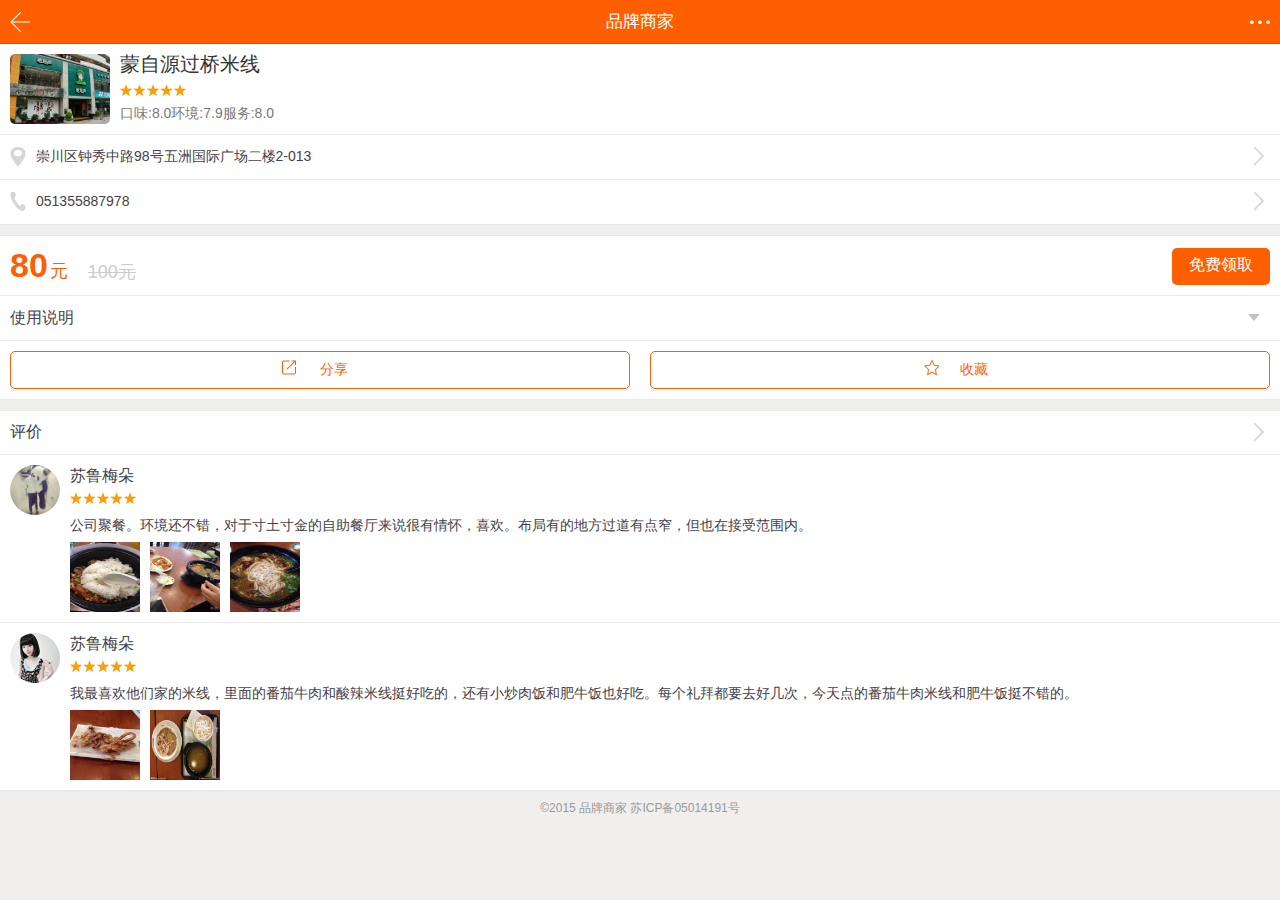
==== content.html @ 6c81a365 "28号提交" ====
<!DOCTYPE html>
<html lang="en" style="font-size: 100px;">
<head>
    <meta charset="utf-8">
    <meta http-equiv="X-UA-Compatible" content="IE=Edge,chrome=1">
    <meta name="viewport"
          content="width=device-width, initial-scale=1.0, user-scalable=0, minimum-scale=1.0, maximum-scale=1.0">
    <meta http-equiv="Content-Type" content="text/html;charset=utf-8">
    <title>商家详情</title>
    <link rel="stylesheet" type="text/css" href="css/main.css" media="screen">
    <link rel="stylesheet" type="text/css" href="css/jquery.cxdialog.css" media="screen">
    <script type="text/javascript" src="js/swiper-2.0.min.js"></script>
    <script type="text/javascript" src="js/jquery-2.0.3.min.js"></script>
    <script type="text/javascript" src="js/jquery.cxdialog.min.js"></script>
</head>
<body>
<header class="navbar">
    <div class="nav-wrap-left">
        <a href="index.html" class="nav-return-btn"></a>
    </div>
    <div class="nav-title">品牌商家</div>
    <div id="J_BtnMenu" class="nav-wrap-right2">
        <a class="nav-menu-btn"></a>
    </div>
    <div id="J_Menu" class="nav-menu">
        <ul>
            <li class="item">
                <a href="index.html" class="cf">
                    <i class="ico-menu1"></i>
                    <span>品牌首页</span>
                </a>
            </li>
            <li class="item">
                <a href="list.html" class="cf">
                    <i class="ico-menu2"></i>
                    <span>所有分类</span>
                </a>
            </li>
            <li class="item">
                <a href="" class="cf">
                    <i class="ico-menu3"></i>
                    <span>我的品牌</span>
                </a>
            </li>
            <li class="item">
                <a href="search.html" class="cf">
                    <i class="ico-menu4"></i>
                    <span>查找商家</span>
                </a>
            </li>
        </ul>
    </div>
</header>
<section class="shop-info">
    <div class=" pic-txt fl">
        <div class="pic fl"><a href=""><img src="img/s1.jpg"></a></div>
        <div class="txt fl">
            <span class="shop-name fl">蒙自源过桥米线</span>
            <div class="pingjia fl">
                <div class="dealcad-xx fl"></div>
                <div class="dealcad-xx2 length fl"></div>
            </div>
            <div class="desc fl"><span>口味:8.0</span><span>环境:7.9</span><span>服务:8.0</span></div>
        </div>
    </div>
    <div class="detail-mode info-address fl">
        <a href="">
            <i class="icon1"></i>
            <span>崇川区钟秀中路98号五洲国际广场二楼2-013</span>
            <i class="left-arrow"></i>
        </a>
    </div>
    <div class="detail-mode info-tel fl">
        <a href="tel:400-099-0513" class=""><i class="icon2"></i><span>051355887978</span><i class="left-arrow"></i></a>
    </div>
</section>
<section class="shop-info shop-sale">
    <div class="detail-mode shop-price fl">
        <span class="big fl"><strong>80</strong>元</span>
        <span class="del fl">100元</span>
        <a class="buy-btn fr " href="">免费领取</a>
    </div>
    <div class="detail-mode price-desc fl">
        <div id="fanzhuan" class="hd fl">使用说明<i class="zk"></i></div>
        <div id="useTxt" class="bd fl" style="display: none">
            <p>
                <span><strong>有效期</strong>2015-02-10至2015-10-31</span>
                <span><strong>规则提醒</strong>每张抵用券仅限1人使用</span>
                <span><strong>预约信息</strong>无需预约，如遇消费高峰时段您可能需要排队</span>
                <span><strong>温馨提示</strong>菜品以当日商户提供为准</span>
            </p>
        </div>
    </div>
    <div class="detail-mode share-fav fl">
        <ul>
            <li><a href="javascript:" class="share">
                <div><i></i><span>分享</span></div>
            </a></li>
            <li><a href="javascript:" class="fav">
                <div><i></i><span>收藏</span></div>
            </a></li>
        </ul>
    </div>
</section>
<section class="shop-info shop-comment">
    <div class="detail-mode shop-pj fl">
        <a class="hd fl" href="evaluate.html"><span>评价</span><i class="left-arrow fr"></i></a>

        <div class="bd fl">
            <div class="user-img fl">
                <img src="img/t1.jpg">
            </div>
            <div class="user-txt fl">
                <span class="user-name">苏鲁梅朵</span>

                <div class="pingjia fl">
                    <div class="dealcad-xx fl"></div>
                    <div class="dealcad-xx2 length fl"></div>
                </div>
                <p>
                    公司聚餐。环境还不错，对于寸土寸金的自助餐厅来说很有情怀，喜欢。布局有的地方过道有点窄，但也在接受范围内。
                </p>
                <img src="img/p1.jpg"><img src="img/p2.jpg"><img src="img/p3.jpg">
            </div>
        </div>
        <div class="bd fl">
            <div class="user-img fl">
                <img src="img/t2.jpg">
            </div>
            <div class="user-txt fl">
                <span class="user-name">苏鲁梅朵</span>

                <div class="pingjia fl">
                    <div class="dealcad-xx fl"></div>
                    <div class="dealcad-xx2 length fl"></div>
                </div>
                <p>
                    我最喜欢他们家的米线，里面的番茄牛肉和酸辣米线挺好吃的，还有小炒肉饭和肥牛饭也好吃。每个礼拜都要去好几次，今天点的番茄牛肉米线和肥牛饭挺不错的。
                </p>
                <img src="img/p4.jpg"><img src="img/p5.jpg">
            </div>
        </div>
    </div>
</section>
<footer class="foot">
    ©2015 品牌商家 苏ICP备05014191号
</footer>
<div class="top-btn">
    <a class="react"></a>
</div>

<div class="mask-transparent none"></div>
<script type="text/javascript" src="js/common.js"></script>
<script type="text/javascript">
    $(".fav:contains('收藏')").on('click', function () {
        if ($('.fav span').text() == '收藏') {
            $('.fav span').text("已收藏");
            $('.fav i').css('background-position', '-38px -104px');
            $.cxDialog({
                info: '收藏成功',
                baseClass: 'new'
            });
            setTimeout(function () {
                $.cxDialog.close();
            }, 1500);
        } else {
            $('.fav span').text("收藏");
            $('.fav i').css('background-position', '-20px -104px');
            $.cxDialog({
                info: '取消收藏',
                baseClass: 'new'
            });
            setTimeout(function () {
                $.cxDialog.close();
            }, 1500);
        }
    });
</script>
</body>
</html>
---- css/main.css ----
@charset "UTF-8";
body, div, ol, ul, h1, h2, h3, h4, h5, h6, p, th, td, dl, dd, form, iframe, input, textarea, select, label, article, aside, footer, header, menu, nav, section, time, audio, video {
    margin: 0;
    padding: 0;
    /*-webkit-tap-highlight-color:rgba(0,0,0,0);*/
}

article, aside, footer, header, nav, section, audio, canvas, video, img {
    display: block;
}

textarea {
    resize: none;
}

iframe, img {
    border: 0;
}

ul, ol {
    list-style: none;
}

input, select, textarea {
    outline: 0;
    -webkit-user-modify: read-write-plaintext-only;
}

input {
    -webkit-appearance: none;
}

input::-moz-focus-inner {
    border: 0;
    padding: 0;
    margin: 0;
}

button:focus {
    outline: none;
}

input, button {
    background: none;
    border: none;
    margin: 0;
    padding: 0;
}

a {
    text-decoration: none;
    outline: none;
}

i, em {
    font-style: normal;
}

strong {
    font-weight: normal;
}

*, *:before, *:after {
    -webkit-box-sizing: border-box;
    -moz-box-sizing: border-box;
    box-sizing: border-box;
}

body {
    background: #f0efed;
    color: #333;
    font-size: .28em;
    line-height: 1;
    font-family: microsoft yahei, "Helvetica Neue", Helvetica, Arial, sans-serif;
    overflow-x: hidden;
}

a {
    color: #43424a;
}

a:visited {
    color: #43424a;
}

.pr {
    position: relative;
}

.fl {
    float: left;
}

.fr {
    float: right;
}

.cf:after {
    display: block;
    content: "";
    clear: both;
    height: 0;
}

.none {
    display: none !important;
}

/* 自定义 */
.navbar {
    height: 0.44rem;
    width: 100%;
    color: #fff;
    background: #FF5F00;
    border-bottom: 1px solid #DD5300;
    display: -webkit-box;
    display: -moz-box;
}

.nav-title {
    text-align: center;
    font-size: 0.17rem;
    line-height: 0.44rem;
    font-weight: 400;
    position: relative;
    -webkit-box-flex: 1;
    -moz-box-flex: 1;
}

.nav-title ul {
    width: 1.6rem;
    margin: 0 auto;

}

.nav-title li {
    float: left;
    width: 0.8rem;
    height: 0.32rem;
    margin-top: 0.06rem;
    line-height: 0.3rem;
    border-radius: 5px 0 0 5px;
    border: 1px solid #ffffff;
    overflow: hidden;
}

.nav-title li:last-child {
    border-radius: 0 6px 6px 0;
}

.nav-title li a {
    font-size: 0.14rem;
    color: #ffffff;
    display: block;
    height: 0.3rem;
}

.nav-title li .active {
    font-size: 0.14rem;
    color: #FF5F00;
    background: #ffffff;
}

.nav-wrap-left {
    float: left;
    position: relative;
    width: 0.44rem;
    height: 0.44rem;
}

#list-btn {
    width: 0.2rem;
    height: 0.2rem;
    background: url(../img/main.png) no-repeat -5px -6px;
    background-size: 0.76rem 2.03rem;
    float: right;
    margin: 0.12rem 0.1rem 0 0;
}

.nav-wrap-right {
    float: right;
    position: relative;
    width: 0.44rem;
    height: 0.44rem;
}

.nav-wrap-right2 {
    float: right;
    position: relative;
    width: 0.44rem;
    height: 0.44rem;
}

.search-box {
    width: 100%;
    position: absolute;
    left: 0;
    top: 0rem;

    display: -webkit-box;
    display: -moz-box;
}

.search-box .search-input {
    position: relative;
    -webkit-box-flex: 1;
    -moz-box-flex: 1;
    height: 0.32rem;
    margin-top: 0.06rem;
    background: #ffffff;
    text-indent: 0.1rem;
    border-radius: 5px;
    font-size: 0.14rem;
    float: left;
    font-family: microsoft yahei, "Helvetica Neue", Helvetica, Arial, sans-serif;
}

.search-box .search-btn {
    position: relative;
    width: 0.5rem;
    height: 0.32rem;
    color: #ffffff;
    font-size: 0.16rem;
    text-align: center;
    margin-top: 0.06rem;
    float: right;
    cursor: pointer;
    font-family: microsoft yahei, "Helvetica Neue", Helvetica, Arial, sans-serif;
}

.nav-menu-btn {
    width: 0.2rem;
    height: 0.2rem;
    background: url(../img/main.png) no-repeat -5px -125px;
    background-size: 0.76rem 2.03rem;
    float: right;
    margin: 0.12rem 0.1rem 0 0;
}

.nav-return-btn {
    width: 0.2rem;
    height: 0.2rem;
    background: url(../img/main.png) no-repeat -52px -5px;
    background-size: 0.76rem 2.03rem;
    float: left;
    margin: 0.12rem 0 0 0.1rem;
}

.nav-menu {
    position: fixed;
    display: none;
    right: 0.04rem;
    top: 0.48rem;
    z-index: 15;
    width: 1.2rem;
    box-shadow: 0 0 7px rgba(0, 0, 0, 0.35);
    transform: scale(0);
    opacity: 0;
    -webkit-transition: all .18s ease-out;
    -moz-transition: all .18s ease-out;
    transition: all .18s ease-out;
}

.nav-menu.show {
    display: block;
    -webkit-transform: scale(1);
    -moz-transform: scale(1);
    transform: scale(1);
    opacity: 1;
}

.nav-menu li {
    width: 100%;
    height: 0.44rem;
    line-height: 0.44rem;
    background: #ffffff;
    border-top: 1px solid #e9e9e9;
}

.nav-menu li a {
    display: block;
    padding-left: 0.1rem;
    width: 100%;
    height: 100%;
    color: #333;
    font-size: 15px;
}

.nav-menu li:first-child {
    border-top: none;
}

.nav-search {
    width: 0.2rem;
    height: 0.2rem;
    background: url(../img/main.png) no-repeat -29px -5px;
    background-size: 0.76rem 2.03rem;
    float: right;
    margin: 0.12rem 0.1rem 0;
}

.nav-menu li i {
    display: block;
    float: left;
    width: 0.17rem;
    height: 0.17rem;
    background: url(../img/main.png) no-repeat;
    background-size: 0.76rem 2.03rem;
    margin: 0.13rem 0.1rem 0 0;
    border-radius: 3px;
}

.nav-menu li .ico-menu1 {
    background-color: #ff861e;
    background-position: -3px -60px;
}

.nav-menu li .ico-menu2 {
    background-color: #34b8e4;
    background-position: -20px -60px;
}

.nav-menu li .ico-menu3 {
    background-color: #30c4b4;
    background-position: -36px -60px;
}

.nav-menu li .ico-menu4 {
    background-color: #ff7360;
    background-position: -52px -60px;
}

/* 导航栏到此结束*/

/* 商家列表 */
.list-box {
    margin-top: 0.1rem;
    border-top: 1px solid #e9e9e9;
}

.list-box .hd {
    background: #ffffff;
    color: #797979;
    display: flex;
    height: 0.4rem;
    font-size: 0.13rem;
    padding-left: 0.1rem;
    line-height: 0.4rem;
    border-bottom: 1px solid #ececec;
}

.list-box .bd li {
    position: relative;
    width: 100%;
}

.list-box .bd a {
    background: #ffffff;
    padding: 0.1rem;
    overflow: hidden;
    border-bottom: 1px solid #ececec;
    width: 100%;
    flex-flow: row;
    display: -webkit-box; /* OLD - iOS 6-, Safari 3.1-6 */
    display: -moz-box; /* OLD - Firefox 19- (buggy but mostly works) */
}

.list-box .bd .dealcad-img {
    width: 0.8rem;
    height: 0.65rem;
    overflow: hidden;
}

.list-box .bd .dealcad-img img {
    position: relative;
    width: 100%;
    height: 100%;
    border-radius: 5px;
}

.list-box .bd .dealcad-block {
    position: relative;
    -moz-box-flex: 1;
    -webkit-box-flex: 1;
    padding-left: 0.1rem;
}

.dealcad-row1 {
    width: 100%;
    height: 0.28rem;
}

.dealcad-row1 .dealcad-title {
    font-size: 0.18rem;
    font-weight: 500;
}

.dealcad-row1 .dealcad-plus {
    width: 0.16rem;
    height: 0.16rem;
    line-height: 0.14rem;
    text-align: center;
    font-size: 0.12rem;
    border-radius: 3px;
    color: #FF5F00;
    border: 1px solid #FF5F00;
}

.dealcad-row2 {
    width: 100%;
    height: 0.22rem;
}

.dealcad-xx {
    width: 0.75rem;
    height: 0.16rem;
    background: url(../img/main.png) no-repeat -5px -30px;
    background-size: 0.76rem 2.03rem;
}

.length {
    position: absolute;
    width: 0.75rem;
    height: 0.16rem;
    background: url(../img/main.png) no-repeat -5px -46px;
    background-size: 0.76rem 2.03rem;
}

.dealcad-row2 .dealcad-pl {
    font-size: 0.12rem;
}

.dealcad-row3 {
    width: 100%;
    height: 0.25rem;
    font-size: 0.12rem;
    color: #797979;
    border-bottom: 1px dashed #e9e9e9;
}

.dealcad-row4 {
    width: 100%;
    font-size: 0.12rem;
    color: #797979;
}

.dealcad-row4 .dealcad-ss span {
    margin-right: 0.1rem;
}

.dealcad-row3 .dealcad-ss span {
    margin-right: 0.1rem;
}

.sale-yh {
    margin-top: 0.08rem;
    width: 100%;
    height: 0.25rem;
    font-size: 0.12rem;
    color: #797979;
    line-height: 0.16rem;
}

.sale-yh span {
    display: block;
    float: left;
    text-align: center;
    color: #ffffff;
    margin-right: 0.08rem;
    width: 0.16rem;
    height: 0.16rem;
    border-radius: 3px;
}

.quan {

    background: #FF5F00;
}

.jian {
    background: #ff4883;
}

.pager {
    margin-top: 0.1rem;
    background: #ffffff;
    border: 1px solid #e9e9e9;
    border-right: none;
    border-left: none;
    height: 0.44rem;
}

.pager a {
    display: block;
    margin: 0.07rem 0.1rem;
    padding: 0 0.08rem;
    float: left;
    font-size: 0.14rem;
    line-height: 0.26rem;
    color: #FF5F00;
    border: 1px solid #FF5F00;
    border-radius: 5px;
}

.pager .disabled {
    display: block;
    margin: 0.06rem 0.1rem;
    padding: 0 0.08rem;
    float: left;
    font-size: 0.14rem;
    line-height: 0.28rem;
    color: #999;
    background: #dcdcdc;
    border: none;
    border-radius: 5px;
}

.pager span {
    float: left;
    color: #797979;
    font-size: 0.16rem;
    margin: 0.13rem 0.1rem;
    text-align: center;
}

/* 筛选信息 */

.nav-bar {
    position: relative;
}

.nav-bar.cur {
    position: fixed;
    width: 100%;
    top: 0;
    left: 0;
    z-index: 160;
}

.nav-bar .nav {
    background: #ffffff;
    border-bottom: 1px solid #e9e9e9;
    width: 100%;
    height: 0.44rem;
    line-height: 0.44rem;
    display: -webkit-box; /* OLD - iOS 6-, Safari 3.1-6 */
    display: -moz-box; /* OLD - Firefox 19- (buggy but mostly works) */
}

.nav-bar li {
    float: left;
    font-size: 0.16rem;
    text-align: center;
    border-right: 1px solid #ececec;
}

.nav-bar .arrow {
    position: absolute;
    right: 10px;
    bottom: 10px;
    width: 7px;
    height: 7px;
    overflow: hidden;
}

.nav-bar .nav li span {
    margin-right: 0.1rem;

}

.nav-bar .nav li:last-child {
    border-right: none;
}

.nav-bar li i:after {
    content: "";
    position: absolute;
    top: 2px;
    left: 2px;
    width: 10px;
    height: 10px;
    background: #cccccc;
    -webkit-transform: rotate(45deg);
    -moz-transform: rotate(45deg);
    transform: rotate(45deg);
}

.nav-bar .nav li.active {
    color: #FF5F00;
}

.nav-bar .nav li.active i:after {
    background-color: #ffa000;
}

.nav-bar  .category {
    position: relative;
    -moz-box-flex: 1;
    -webkit-box-flex: 1;
}

.nav-bar .subway {
    position: relative;
    -moz-box-flex: 1;
    -webkit-box-flex: 1;
}

.nav-bar .csp {
    position: relative;
    -moz-box-flex: 1;
    -webkit-box-flex: 1;
}

.tabCon {
    background: #ffffff;
    position: absolute;
    z-index: 160;
    width: 100%;
    max-height: 400px;
    overflow: hidden;
}

.tabCon .mod{

    width: 100%;
    max-height: 400px;
    overflow: hidden;
}

.tabCon ul{
    z-index: 110;
    width: 100%;
}

.tabCon li{
    width: 100%;
    text-align: left;
}

.tabCon .row1{
    float: left;
    width: 36%;
    overflow: scroll;
    height: 400px;
}

.tabCon .row2{
    float: left;
    width: 64%;
    background: #f0efed;
    overflow: scroll;
    height: 400px;
    border-left: 1px solid #e9e9e9;
}

.tabCon .mod a {
    display: block;
    width: 100%;
    height: 0.44rem;
    border-bottom: 1px solid #e9e9e9;
    font-size: 0.14rem;
    line-height: 0.44rem;
    padding-left: 0.2rem;
}

.tabCon .mod i{
    display: block;
    font-size: 0.12rem;
    padding: 0 0.08rem;
    border-radius: 15px;
    height: 0.18rem;
    margin: 0.14rem 0.1rem 0 0;
    line-height: 0.18rem;
    background: #cccccc;
    float: right;
    color: #ffffff;
}

.tabCon .mod a.cur {
    background: #f0efed;
    color: #FF5F00;
}

/* 头图 */

.shop-info {
    margin-bottom: 0.1rem;
    float: left;
    width: 100%;
}

.shop-info .detail-mode {
    width: 100%;
    font-size: 0.14rem;
    line-height: 0.14rem;
    background: #ffffff;
    border-bottom: 1px solid #e9e9e9;
    position: relative;
    display: -webkit-box; /* OLD - iOS 6-, Safari 3.1-6 */
    display: -moz-box; /* OLD - Firefox 19- (buggy but mostly works) */
}

.shop-info .detail-mode a {
    display: -webkit-box; /* OLD - iOS 6-, Safari 3.1-6 */
    display: -moz-box; /* OLD - Firefox 19- (buggy but mostly works) */
    width: 100%;
    padding: 0.1rem;
    min-height: 0.44rem;
}

.shop-info .detail-mode span {
    float: left;
    position: relative;
    -moz-box-flex: 1;
    -webkit-box-flex: 1;
    line-height: 0.22rem;
}

.shop-info .detail-mode i {
    display: block;
    width: 0.16rem;
    height: 0.19rem;
    background: url(../img/main.png) no-repeat;
    background-size: 0.76rem 2.03rem;
    margin-right: 0.1rem;
    margin-top: 0.02rem;
    float: left;
    position: relative;
}

.shop-info .pic-txt {
    background: #ffffff;
    width: 100%;
    border-bottom: 1px solid #e9e9e9;
    padding: 0.1rem;
    position: relative;
    display: -webkit-box; /* OLD - iOS 6-, Safari 3.1-6 */
    display: -moz-box; /* OLD - Firefox 19- (buggy but mostly works) */
}

.shop-info .pic-txt .pic {
    width: 1rem;
    height: 0.7rem;
    overflow: hidden;
}

.shop-info .pic-txt .pic a {
    padding: 0;
}

.shop-info .pic-txt .pic img {
    width: 100%;
    height: 100%;
    position: relative;
    border-radius: 5px;
}

.shop-info .pic-txt .txt {
    position: relative;
    -moz-box-flex: 1;
    -webkit-box-flex: 1;
    margin-left: 0.1rem;

}

.shop-info .pic-txt .txt .shop-name {
    width: 100%;
    font-size: 0.2rem;
    font-weight: 500;
}

.shop-info .pic-txt .txt .pingjia {
    width: 100%;
    margin-top: 0.1rem;
}

.shop-info .pic-txt .txt .desc {
    width: 100%;
    font-size: .14rem;
    line-height: 1;
    color: #797979;
    margin-top: 0.06rem;
}

.shop-info .detail-mode .icon1 {
    background-position: -27px -81px;
}

.shop-info .detail-mode .icon2 {
    background-position: -46px -82px;
}

.shop-info .detail-mode .left-arrow {
    float: right;
    background-position: -66px -82px;
    margin-right: 0;
}

.shop-sale {
    border-top: 1px solid #e9e9e9;
    width: 100%;

}

.shop-sale .shop-price {
    width: 100%;
    float: left;
    height: 0.6rem;
    display: -webkit-box; /* OLD - iOS 6-, Safari 3.1-6 */
    display: -moz-box; /* OLD - Firefox 19- (buggy but mostly works) */
    padding: 0.12rem 0.1rem 0.1rem 0.1rem;
    font-size: 0.18rem;
}

.shop-sale .shop-price .big {
    -moz-box-flex: 0;
    -webkit-box-flex: 0;
    color: #FF5F00;
    margin-right: 0.2rem;
    margin-top: 0.06rem;

}

.shop-sale .shop-price .big strong {
    font-size: 0.34rem;
    font-weight: 600;
    margin-right: 0.02rem;
}

.shop-sale .shop-price .del {
    color: #cccccc;
    text-decoration: line-through;
    -moz-box-flex: 1;
    -webkit-box-flex: 1;
    margin-top: 0.13rem;

}

.shop-sale .shop-price .buy-btn {
    display: block;
    width: 0.98rem;
    text-align: center;
    font-size: 0.16rem;
    position: relative;
    margin-right: 0;
    background: #FF5F00;
    color: #ffffff;
    min-height: 0.36rem;
    border-radius: 5px;
}

.shop-sale .price-desc {
    display: block;

}

.shop-sale .price-desc .hd {
    position: relative;
    font-size: 0.16rem;
    height: 0.44rem;
    line-height: 0.24rem;
    color: #43424a;
    width: 100%;
    padding: 0.1rem;
}

.shop-sale .price-desc .hd i {
    content: "";
    width: 0;
    height: 0;
    border-top: .07rem solid #c2c2c2;
    border-left: .06rem solid transparent;
    border-right: .06rem solid transparent;
    border-bottom: 0;
    margin-top: 0.08rem;
    float: right;
}

.shop-sale .price-desc .hd i.active {
    border-top: 0;
    border-left: .06rem solid transparent;
    border-right: .06rem solid transparent;
    border-bottom: .07rem solid #c2c2c2;
    margin-bottom: .04rem;
}

.shop-sale .price-desc .bd {
    position: relative;
    font-size: 0.16rem;
    line-height: 0.24rem;
    color: #43424a;
    width: 100%;
    padding: 0.1rem;
    border-top: 1px solid #e9e9e9;
}

.shop-sale .price-desc .bd span {
    font-size: 0.14rem;
    color: #666;
    width: 100%;
    border-bottom: 1px dashed #ececec;
    margin-bottom: 0.1rem;
    padding-bottom: 0.05rem;
}

.shop-sale .price-desc .bd span:last-child {
    margin-bottom: 0;
    border-bottom: none;
}

.shop-sale .price-desc .bd strong {
    display: block;
    color: #999;
    width: 0.75rem;
}

.shop-sale .share-fav {
    display: block;
}

.shop-sale .share-fav li {
    display: block;
    float: left;
    width: 50%;
    line-height: 0.3rem;
    padding: 0.1rem;
}

.shop-sale .share-fav a {
    display: block;
    padding: 0.02rem;
    border: 1px solid #FF5F00;
    border-radius: 5px;
    color: #FF5F00;
    min-height: 0.36rem;
    line-height: 0.3rem;
    text-align: center;
    -webkit-tap-highlight-color: rgba(0, 0, 0, 0);
}

.shop-sale .share-fav span {
    width: 0.6rem;
    float: left;
    margin-top: 0.04rem;
}

.shop-sale .share-fav div {
    width: 0.87rem;
    min-height: 0.32rem;
    margin: 0 auto;
}

.shop-sale .share-fav i {
    display: block;
    float: left;
    width: 0.17rem;
    height: 0.17rem;
    background: url(../img/main.png) no-repeat;
    background-size: 0.76rem 2.03rem;
    margin: 0.05rem;

}

.shop-sale .share-fav .share i {
    background-position: -5px -104px;
}

.shop-sale .share-fav .fav i {
    background-position: -20px -104px;
}

.shop-comment .shop-pj {
    border-top: 1px solid #e9e9e9;
    width: 100%;
    background: #ffffff;
    display: block;
}

.shop-comment .hd {
    position: relative;
    font-size: 0.16rem;
    height: 0.44rem;
    line-height: 0.24rem;
    color: #43424a;
    width: 100%;
    padding: 0.1rem;
    border-bottom: 1px solid #e9e9e9;
    display: block;
}

.shop-comment .bd {
    position: relative;
    display: -webkit-box; /* OLD - iOS 6-, Safari 3.1-6 */
    display: -moz-box; /* OLD - Firefox 19- (buggy but mostly works) */
    font-size: 0.16rem;
    line-height: 0.24rem;
    color: #43424a;
    width: 100%;
    padding: 0.1rem;
    border-bottom: 1px solid #e9e9e9;
}

.shop-comment .bd .user-img {
    width: 0.5rem;
    height: 0.5rem;
    overflow: hidden;
    border-radius: 25px;
    margin-right: 0.1rem;
}

.shop-comment .bd img {
    position: relative;
    width: 100%;
    height: 100%;
}

.shop-comment .bd .user-txt {
    position: relative;
    -webkit-box-flex: 1;
    -moz-box-flex: 1;
}

.shop-comment .bd .user-txt p {
    font-size: 0.14rem;
}

.shop-comment .bd .user-txt .user-name {
    width: 100%;
}

.shop-comment .bd .user-txt .pingjia {
    width: 100%;
    margin: 0.05rem 0;
}

.shop-comment .bd .user-txt img {
    width: 0.7rem;
    height: 0.7rem;
    float: left;
    margin: 0.05rem 0.1rem 0 0;
}

.mask-transparent {
    position: fixed;
    left: 0;
    top: 0;
    width: 100%;
    height: 100%;
    z-index: 12;
    -webkit-tap-highlight-color: rgba(0, 0, 0, 0);
    background: rgba(255, 255, 255, 0);
}

.mask-black {
    position: fixed;
    left: 0;
    top: 0.44rem;
    width: 100%;
    height: 100%;
    z-index: 150;
    -webkit-tap-highlight-color: rgba(0, 0, 0, 0);
    background: rgba(0, 0, 0, 0.5);
}

.mask-black2 {
    position: fixed;
    left: 0;
    top: 0;
    width: 100%;
    height: 100%;
    z-index: 150;
    -webkit-tap-highlight-color: rgba(0, 0, 0, 0);
    background: rgba(0, 0, 0, 1);
}

.foot {
    font-size: 0.12rem;
    color: #999;
    width: 60%;
    text-align: center;
    margin: 0.1rem auto 0.12rem;
}

.top-btn {
    display: none;
    position: fixed;
    right: 0.1rem;
    bottom: 0.15rem;
    width: .39rem;
    height: .39rem;
    z-index: 130;
    color: #fff;
    background: url(../img/top.png);
    background-size: 39px 39px;
    overflow: hidden;
}

.more a {
    display: block;
    width: 95%;
    margin: 0.1rem auto;
    background: #ffffff;
    border: 1px solid #ececec;
    font-size: 0.14rem;
    text-align: center;
    height: 0.4rem;
    color: #FF5F00;
    line-height: 0.4rem;
    border-radius: 5px;
}

#main {
    position: relative;
}

#tiles {
    position: relative;
}

#tiles li {
    background-color: #ffffff;
    border: 1px solid #dedede;
    border-radius: 2px;
    -moz-border-radius: 2px;
    -webkit-border-radius: 2px;
    display: none; /** Hide items initially to avoid a flicker effect **/
    cursor: pointer;
    padding: 2px;
    -webkit-tap-highlight-color: rgba(0, 0, 0, 0);
}

.bigimage {
    position: fixed;
    height: 100%;
    width: 100%;
    overflow: hidden;
    top: 0;
    z-index: 151;
    display: -webkit-box; /* OLD - iOS 6-, Safari 3.1-6 */
    display: -moz-box; /* OLD - Firefox 19- (buggy but mostly works) */
    -webkit-align-items: center;
    -webkit-box-align: center;
    -moz-box-align: center;
    -moz-align-items: center;
}

.jz {
    width: 100%;
}

.bigimage img {
    height: 100%;
    width: 100%;
}

#tiles li img {
    display: block;
}
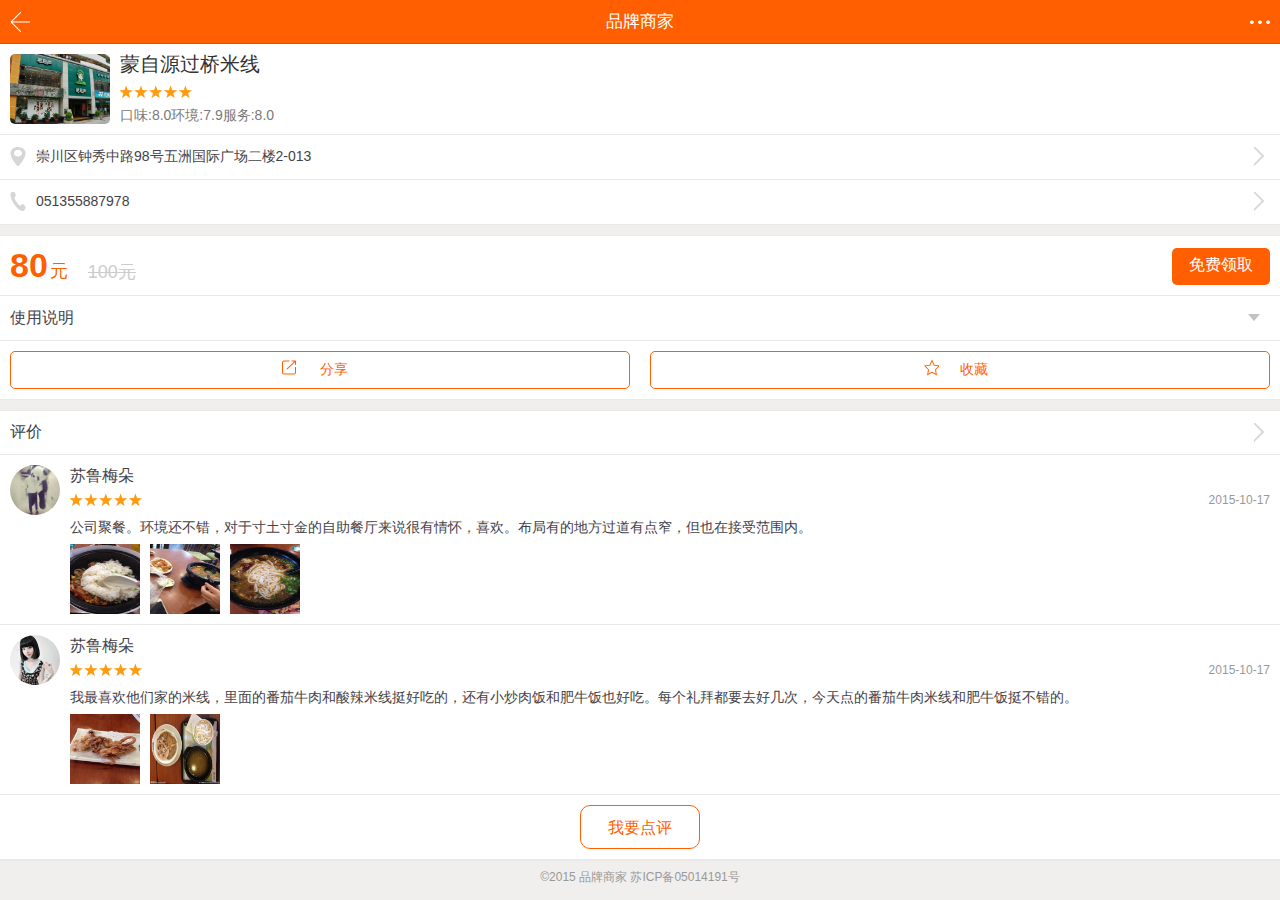
==== commit dfa33a4b: "备份1017" ====
--- a/content.html
+++ b/content.html
@@ -11,7 +11,6 @@
     <link rel="stylesheet" type="text/css" href="css/jquery.cxdialog.css" media="screen">
     <script type="text/javascript" src="js/swiper-2.0.min.js"></script>
     <script type="text/javascript" src="js/jquery-2.0.3.min.js"></script>
-    <script type="text/javascript" src="js/jquery.cxdialog.min.js"></script>
 </head>
 <body>
 <header class="navbar">
@@ -27,7 +26,7 @@
             <li class="item">
                 <a href="index.html" class="cf">
                     <i class="ico-menu1"></i>
-                    <span>品牌首页</span>
+                    <span>首页</span>
                 </a>
             </li>
             <li class="item">
@@ -45,7 +44,7 @@
             <li class="item">
                 <a href="search.html" class="cf">
                     <i class="ico-menu4"></i>
-                    <span>查找商家</span>
+                    <span>搜索</span>
                 </a>
             </li>
         </ul>
@@ -56,6 +55,7 @@
         <div class="pic fl"><a href=""><img src="img/s1.jpg"></a></div>
         <div class="txt fl">
             <span class="shop-name fl">蒙自源过桥米线</span>
+
             <div class="pingjia fl">
                 <div class="dealcad-xx fl"></div>
                 <div class="dealcad-xx2 length fl"></div>
@@ -102,20 +102,20 @@
         </ul>
     </div>
 </section>
+
 <section class="shop-info shop-comment">
     <div class="detail-mode shop-pj fl">
         <a class="hd fl" href="evaluate.html"><span>评价</span><i class="left-arrow fr"></i></a>
-
         <div class="bd fl">
             <div class="user-img fl">
                 <img src="img/t1.jpg">
             </div>
             <div class="user-txt fl">
                 <span class="user-name">苏鲁梅朵</span>
-
                 <div class="pingjia fl">
                     <div class="dealcad-xx fl"></div>
                     <div class="dealcad-xx2 length fl"></div>
+                    <div class="dealcad-time fr">2015-10-17</div>
                 </div>
                 <p>
                     公司聚餐。环境还不错，对于寸土寸金的自助餐厅来说很有情怀，喜欢。布局有的地方过道有点窄，但也在接受范围内。
@@ -129,16 +129,19 @@
             </div>
             <div class="user-txt fl">
                 <span class="user-name">苏鲁梅朵</span>
-
                 <div class="pingjia fl">
                     <div class="dealcad-xx fl"></div>
                     <div class="dealcad-xx2 length fl"></div>
+                    <div class="dealcad-time fr">2015-10-17</div>
                 </div>
                 <p>
                     我最喜欢他们家的米线，里面的番茄牛肉和酸辣米线挺好吃的，还有小炒肉饭和肥牛饭也好吃。每个礼拜都要去好几次，今天点的番茄牛肉米线和肥牛饭挺不错的。
                 </p>
                 <img src="img/p4.jpg"><img src="img/p5.jpg">
             </div>
+        </div>
+        <div class="bd pj-btn fl">
+            <a href="" >我要点评</a>
         </div>
     </div>
 </section>
@@ -148,33 +151,16 @@
 <div class="top-btn">
     <a class="react"></a>
 </div>
+<!-- 弹出框/S -->
+<div id="J_Msg" class="msg" style="bottom: 81px;">收藏成功</div>
+<!-- 弹出框/S -->
 
+<!-- 遮罩/S -->
+<div class="mask-black none">
+    <div class="share-text"></div>
+</div>
+<!-- 遮罩/E -->
 <div class="mask-transparent none"></div>
 <script type="text/javascript" src="js/common.js"></script>
-<script type="text/javascript">
-    $(".fav:contains('收藏')").on('click', function () {
-        if ($('.fav span').text() == '收藏') {
-            $('.fav span').text("已收藏");
-            $('.fav i').css('background-position', '-38px -104px');
-            $.cxDialog({
-                info: '收藏成功',
-                baseClass: 'new'
-            });
-            setTimeout(function () {
-                $.cxDialog.close();
-            }, 1500);
-        } else {
-            $('.fav span').text("收藏");
-            $('.fav i').css('background-position', '-20px -104px');
-            $.cxDialog({
-                info: '取消收藏',
-                baseClass: 'new'
-            });
-            setTimeout(function () {
-                $.cxDialog.close();
-            }, 1500);
-        }
-    });
-</script>
 </body>
 </html>--- a/css/main.css
+++ b/css/main.css
@@ -259,6 +259,8 @@
     -webkit-transition: all .18s ease-out;
     -moz-transition: all .18s ease-out;
     transition: all .18s ease-out;
+    border-radius: 3px;
+    overflow: hidden;
 }
 
 .nav-menu.show {
@@ -273,8 +275,8 @@
     width: 100%;
     height: 0.44rem;
     line-height: 0.44rem;
-    background: #ffffff;
-    border-top: 1px solid #e9e9e9;
+    background: rgba(66, 66, 66, 0.95) ;
+    border-top: 1px solid #444;
 }
 
 .nav-menu li a {
@@ -282,7 +284,7 @@
     padding-left: 0.1rem;
     width: 100%;
     height: 100%;
-    color: #333;
+    color: #ffffff;
     font-size: 15px;
 }
 
@@ -302,8 +304,8 @@
 .nav-menu li i {
     display: block;
     float: left;
-    width: 0.17rem;
-    height: 0.17rem;
+    width: 0.2rem;
+    height: 0.2rem;
     background: url(../img/main.png) no-repeat;
     background-size: 0.76rem 2.03rem;
     margin: 0.13rem 0.1rem 0 0;
@@ -312,22 +314,22 @@
 
 .nav-menu li .ico-menu1 {
     background-color: #ff861e;
-    background-position: -3px -60px;
+    background-position: -1px -59px;
 }
 
 .nav-menu li .ico-menu2 {
     background-color: #34b8e4;
-    background-position: -20px -60px;
+    background-position: -18px -59px;
 }
 
 .nav-menu li .ico-menu3 {
     background-color: #30c4b4;
-    background-position: -36px -60px;
+    background-position: -34px -59px;
 }
 
 .nav-menu li .ico-menu4 {
     background-color: #ff7360;
-    background-position: -52px -60px;
+    background-position: -50px -59px;
 }
 
 /* 导航栏到此结束*/
@@ -387,7 +389,7 @@
 
 .dealcad-row1 {
     width: 100%;
-    height: 0.28rem;
+    height: 0.26rem;
 }
 
 .dealcad-row1 .dealcad-title {
@@ -412,22 +414,23 @@
 }
 
 .dealcad-xx {
-    width: 0.75rem;
-    height: 0.16rem;
-    background: url(../img/main.png) no-repeat -5px -30px;
+    width: 0.78rem;
+    height: 0.18rem;
+    background: url(../img/main.png) no-repeat -4px -27px;
     background-size: 0.76rem 2.03rem;
 }
 
 .length {
     position: absolute;
-    width: 0.75rem;
-    height: 0.16rem;
-    background: url(../img/main.png) no-repeat -5px -46px;
+    width: 0.78rem;
+    height: 0.18rem;
+    background: url(../img/main.png) no-repeat -4px -44px;
     background-size: 0.76rem 2.03rem;
 }
 
 .dealcad-row2 .dealcad-pl {
     font-size: 0.12rem;
+    line-height: 0.18rem;
 }
 
 .dealcad-row3 {
@@ -796,6 +799,47 @@
     margin-right: 0;
 }
 
+.con-wrap{
+    width: 100%;
+    overflow: hidden;
+    background: #ffffff;
+}
+
+.shop-info .map-mini{
+    display: block;
+}
+
+.shop-info .map-mini .hd{
+    width: 100%;
+    font-size: 0.18rem;
+    position: relative;
+    height: 0.34rem;
+    color: #333333;
+    padding: 0.1rem;
+}
+
+.shop-info .map-mini .bd{
+    position: relative;
+    display: block;
+    font-size: 0.16rem;
+    color: #43424a;
+    width: 100%;
+    padding: 0.1rem;
+    border-bottom: 1px solid #e9e9e9;
+}
+
+.shop-info .map-mini .bd a{
+    position: relative;
+    display: block;
+    font-size: 0.14rem;
+    line-height: 0.22rem;
+    -webkit-tap-highlight-color:  rgba(0, 0, 0, 0);
+    width: 100%;
+    padding: 0;
+    min-height: 0.34rem;
+}
+
+
 .shop-sale {
     border-top: 1px solid #e9e9e9;
     width: 100%;
@@ -958,7 +1002,6 @@
     background: url(../img/main.png) no-repeat;
     background-size: 0.76rem 2.03rem;
     margin: 0.05rem;
-
 }
 
 .shop-sale .share-fav .share i {
@@ -969,12 +1012,105 @@
     background-position: -20px -104px;
 }
 
+.shop-sale .share-fav .fav.select i {
+    background-position: -38px -104px;
+}
+
 .shop-comment .shop-pj {
     border-top: 1px solid #e9e9e9;
     width: 100%;
     background: #ffffff;
     display: block;
 }
+
+/* 交互组件—动画/S */
+@-webkit-keyframes FlipInY {
+    0% {
+        -webkit-transform: perspective(400px) rotateY(90deg);
+        opacity: 0;
+    }
+    40% {
+        -webkit-transform: perspective(400px) rotateY(-10deg);
+    }
+    70% {
+        -webkit-transform: perspective(400px) rotateY(10deg);
+    }
+    100% {
+        -webkit-transform: perspective(400px) rotateY(0deg);
+        opacity: 1;
+    }
+}
+@-webkit-keyframes FlipOutY {
+    0% {
+        -webkit-transform: perspective(400px) rotateY(0deg);
+        opacity: 1;
+    }
+    100% {
+        -webkit-transform: perspective(400px) rotateY(90deg);
+        opacity: 0;
+    }
+}
+@-webkit-keyframes BounceInB {
+    0% {
+        opacity: 0;
+        -webkit-transform: translateY(90px);
+    }
+    60% {
+        opacity: 1;
+        -webkit-transform: translateY(-20px);
+    }
+    80% {
+        -webkit-transform: translateY(10px);
+    }
+    100% {
+        -webkit-transform: translateY(0);
+    }
+}
+@-webkit-keyframes BounceOutB {
+    0% {
+        -webkit-transform: translateY(0);
+    }
+    20% {
+        opacity: 1;
+        -webkit-transform: translateY(-15px);
+    }
+    100% {
+        opacity: 0;
+        -webkit-transform: translateY(90px);
+    }
+}
+.FlipInY {
+    -webkit-animation: FlipInY .6s ease-in-out;
+}
+.FlipOutY {
+    -webkit-animation: FlipOutY .3s ease-in-out;
+}
+.BounceInB {
+    -webkit-animation: BounceInB .6s ease-in-out;
+}
+.BounceOutB {
+    -webkit-animation: BounceOutB .5s ease-in-out;
+}
+/* 交互组件—动画/E */
+
+/* 交互组件—弹出框/S */
+.msg {
+    position: fixed;
+    left: 50%;
+    bottom: 40px;
+    height: 40px;
+    width: 110px;
+    margin-left: -55px;
+    font-size: 16px;
+    line-height: 40px;
+    text-align: center;
+    color: #fff;
+    background: rgba(0, 0, 0, .65);
+    border-radius: 20px;
+    visibility: hidden;
+    -webkit-animation-fill-mode: forwards;
+}
+/* 交互组件—弹出框/E */
 
 .shop-comment .hd {
     position: relative;
@@ -1033,6 +1169,28 @@
     margin: 0.05rem 0;
 }
 
+.shop-comment .bd .user-txt .pingjia .dealcad-time  {
+    color: #999999;
+    font-size: 0.12rem;
+    line-height: 0.16rem;
+}
+
+.shop-comment .bd .pj-btn{
+    width: 100%;
+    height: 0.44rem;
+}
+.shop-comment  .pj-btn a{
+    display: block;
+    width: 120px;
+    text-align: center;
+    color: #FF5F00;
+    height: 0.44rem;
+    margin: 0 auto;
+    border: 1px solid #FF5F00;
+    border-radius: 10px;
+}
+
+
 .shop-comment .bd .user-txt img {
     width: 0.7rem;
     height: 0.7rem;
@@ -1051,27 +1209,76 @@
     background: rgba(255, 255, 255, 0);
 }
 
-.mask-black {
-    position: fixed;
-    left: 0;
-    top: 0.44rem;
-    width: 100%;
-    height: 100%;
-    z-index: 150;
-    -webkit-tap-highlight-color: rgba(0, 0, 0, 0);
-    background: rgba(0, 0, 0, 0.5);
-}
-
-.mask-black2 {
+/*.mask-black {*/
+    /*position: fixed;*/
+    /*left: 0;*/
+    /*top: 0.44rem;*/
+    /*width: 100%;*/
+    /*height: 100%;*/
+    /*z-index: 150;*/
+    /*-webkit-tap-highlight-color: rgba(0, 0, 0, 0);*/
+    /*background: rgba(0, 0, 0, 0.5);*/
+/*}*/
+
+/*.mask-black2 {*/
+    /*position: fixed;*/
+    /*left: 0;*/
+    /*top: 0;*/
+    /*width: 100%;*/
+    /*height: 100%;*/
+    /*z-index: 150;*/
+    /*-webkit-tap-highlight-color: rgba(0, 0, 0, 0);*/
+    /*background: rgba(0, 0, 0, 1);*/
+/*}*/
+
+/* UI组件—遮罩/S */
+.mask-trans,
+.mask-black,
+.nav-mask,
+.nav-mask-after,
+.dialog-mask {
     position: fixed;
     left: 0;
     top: 0;
     width: 100%;
     height: 100%;
-    z-index: 150;
     -webkit-tap-highlight-color: rgba(0, 0, 0, 0);
-    background: rgba(0, 0, 0, 1);
-}
+}
+.mask-trans {
+    z-index: 16;
+    background: rgba(255,255,255,0);
+}
+.mask-black {
+    z-index: 20;
+    background: rgba(65,67,80,.85);
+}
+.mask-black:after,
+.nav-mask:after {
+    position: absolute;
+    left: 50%;
+    bottom: 18px;
+    content: '';
+    width: 20px;
+    height: 20px;
+    margin-left: -10px;
+    background: url(../img/icon-close.png) no-repeat;
+    -webkit-background-size: 100% auto;
+    background-size: 100% auto;
+    opacity: 0.55;
+}
+.mask-black .share-text {
+    position: fixed;
+    z-index: 25;
+    top: 11px;
+    right: 18px;
+    display: none;
+    width: 288px;
+    height: 356px;
+    background: url(../img/share-text.png) no-repeat;
+    -webkit-background-size: 100% auto;
+    background-size: 100% auto;
+}
+/* UI组件—遮罩/E */
 
 .foot {
     font-size: 0.12rem;
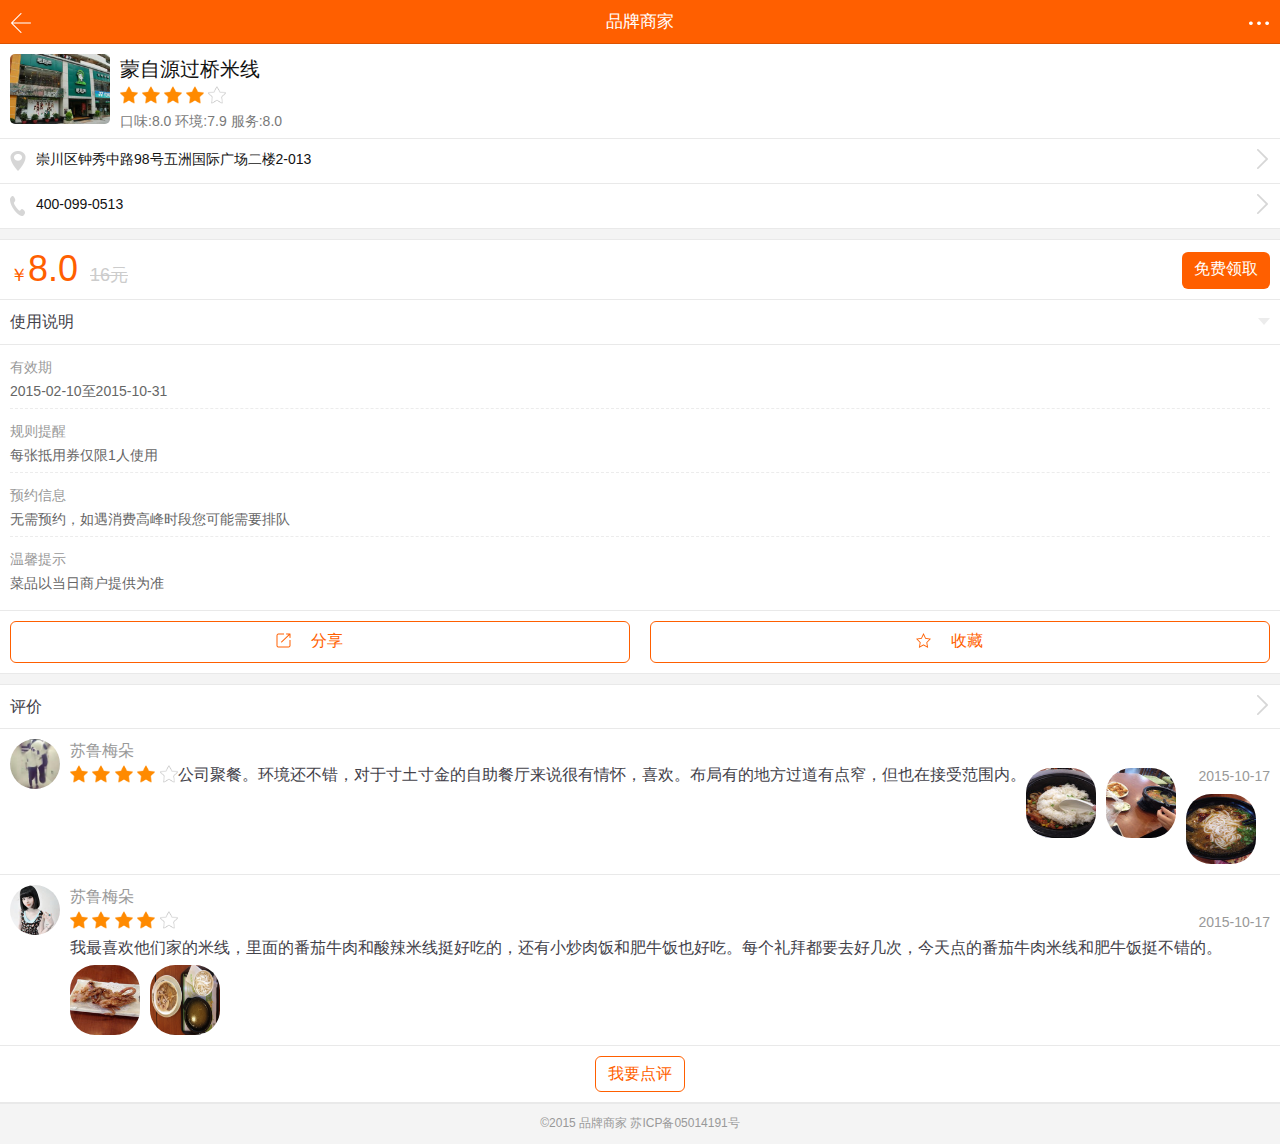
==== commit 689ed8f3: "好吧 改的头疼" ====
--- a/content.html
+++ b/content.html
@@ -8,81 +8,90 @@
     <meta http-equiv="Content-Type" content="text/html;charset=utf-8">
     <title>商家详情</title>
     <link rel="stylesheet" type="text/css" href="css/main.css" media="screen">
-    <link rel="stylesheet" type="text/css" href="css/jquery.cxdialog.css" media="screen">
     <script type="text/javascript" src="js/swiper-2.0.min.js"></script>
     <script type="text/javascript" src="js/jquery-2.0.3.min.js"></script>
 </head>
 <body>
 <header class="navbar">
     <div class="nav-wrap-left">
-        <a href="index.html" class="nav-return-btn"></a>
+        <a href="index.html" class="nav-return-btn icon-nav icon-general"></a>
     </div>
     <div class="nav-title">品牌商家</div>
     <div id="J_BtnMenu" class="nav-wrap-right2">
-        <a class="nav-menu-btn"></a>
+        <a class="nav-menu-btn icon-nav icon-general"></a>
     </div>
     <div id="J_Menu" class="nav-menu">
         <ul>
             <li class="item">
                 <a href="index.html" class="cf">
-                    <i class="ico-menu1"></i>
+                        <i class="icon-general icon-menu ico-menu1"></i>
                     <span>首页</span>
                 </a>
             </li>
             <li class="item">
                 <a href="list.html" class="cf">
-                    <i class="ico-menu2"></i>
+                    <i class="icon-general icon-menu ico-menu2"></i>
                     <span>所有分类</span>
                 </a>
             </li>
             <li class="item">
                 <a href="" class="cf">
-                    <i class="ico-menu3"></i>
+                    <i class="icon-general icon-menu ico-menu3"></i>
                     <span>我的品牌</span>
                 </a>
             </li>
             <li class="item">
                 <a href="search.html" class="cf">
-                    <i class="ico-menu4"></i>
+                    <i class="icon-general icon-menu ico-menu4"></i>
                     <span>搜索</span>
                 </a>
             </li>
         </ul>
     </div>
 </header>
-<section class="shop-info">
+<section class="shop-info BounceInB">
     <div class=" pic-txt fl">
         <div class="pic fl"><a href=""><img src="img/s1.jpg"></a></div>
         <div class="txt fl">
             <span class="shop-name fl">蒙自源过桥米线</span>
-
             <div class="pingjia fl">
-                <div class="dealcad-xx fl"></div>
-                <div class="dealcad-xx2 length fl"></div>
+                <div class="icon-stars fl">
+                    <ul>
+                        <i class="active"></i>
+                        <i class="active"></i>
+                        <i class="active"></i>
+                        <i class="active"></i>
+                        <i></i>
+                    </ul>
+                </div>
             </div>
             <div class="desc fl"><span>口味:8.0</span><span>环境:7.9</span><span>服务:8.0</span></div>
         </div>
     </div>
-    <div class="detail-mode info-address fl">
+    <div class="detail-mode info-add line fl">
         <a href="">
-            <i class="icon1"></i>
+            <i class="icon-general icon-cm icon-add fl"></i>
             <span>崇川区钟秀中路98号五洲国际广场二楼2-013</span>
-            <i class="left-arrow"></i>
+            <i class="icon-general icon-cm left-arrow fr"></i>
         </a>
     </div>
-    <div class="detail-mode info-tel fl">
-        <a href="tel:400-099-0513" class=""><i class="icon2"></i><span>051355887978</span><i class="left-arrow"></i></a>
+    <div class="detail-mode info-tel line fl">
+        <a href="tel:400-099-0513" class="">
+            <i class="icon-general icon-cm icon-tel fl"></i>
+            <span>400-099-0513</span>
+            <i class="icon-general icon-cm left-arrow fr"></i>
+        </a>
     </div>
 </section>
-<section class="shop-info shop-sale">
+<section class="shop-info shop-sale BounceInB2">
     <div class="detail-mode shop-price fl">
-        <span class="big fl"><strong>80</strong>元</span>
-        <span class="del fl">100元</span>
-        <a class="buy-btn fr " href="">免费领取</a>
+        <span class="big fl">￥<strong>8.0</strong></span>
+        <span class="del fl">16元</span>
+        <a class="btn btn-b fr " href="">免费领取</a>
     </div>
     <div class="detail-mode price-desc fl">
-        <div id="fanzhuan" class="hd fl">使用说明<i class="zk"></i></div>
-        <div id="useTxt" class="bd fl" style="display: none">
+        <div id="fanzhuan" class="hd  fl">使用说明<i class="zk"></i></div>
+        <div id="useTxt" class="bd fl">
             <p>
                 <span><strong>有效期</strong>2015-02-10至2015-10-31</span>
                 <span><strong>规则提醒</strong>每张抵用券仅限1人使用</span>
@@ -93,30 +102,36 @@
     </div>
     <div class="detail-mode share-fav fl">
         <ul>
-            <li><a href="javascript:" class="share">
-                <div><i></i><span>分享</span></div>
+            <li><a class="share btn btn-a" href="javascript:">
+                <div><i class="icon-general icon-sharefav icon-share fl"></i><span>分享</span></div>
             </a></li>
-            <li><a href="javascript:" class="fav">
-                <div><i></i><span>收藏</span></div>
+            <li><a class="fav btn btn-a" href="javascript:">
+                <div><i class="icon-general icon-sharefav icon-fav fl"></i><span>收藏</span></div>
             </a></li>
         </ul>
     </div>
 </section>
 
-<section class="shop-info shop-comment">
+<section class="shop-info shop-comment BounceInB3">
     <div class="detail-mode shop-pj fl">
-        <a class="hd fl" href="evaluate.html"><span>评价</span><i class="left-arrow fr"></i></a>
+        <a class="hd fl" href="evaluate.html"><span>评价</span><i class="icon-general icon-cm left-arrow fr"></i></a>
+
         <div class="bd fl">
             <div class="user-img fl">
                 <img src="img/t1.jpg">
             </div>
             <div class="user-txt fl">
                 <span class="user-name">苏鲁梅朵</span>
-                <div class="pingjia fl">
-                    <div class="dealcad-xx fl"></div>
-                    <div class="dealcad-xx2 length fl"></div>
-                    <div class="dealcad-time fr">2015-10-17</div>
+                <div class="icon-stars fl">
+                    <ul>
+                        <i class="active"></i>
+                        <i class="active"></i>
+                        <i class="active"></i>
+                        <i class="active"></i>
+                        <i></i>
+                    </ul>
                 </div>
+                <div class="dealcad-time fr">2015-10-17</div>
                 <p>
                     公司聚餐。环境还不错，对于寸土寸金的自助餐厅来说很有情怀，喜欢。布局有的地方过道有点窄，但也在接受范围内。
                 </p>
@@ -129,11 +144,17 @@
             </div>
             <div class="user-txt fl">
                 <span class="user-name">苏鲁梅朵</span>
-                <div class="pingjia fl">
-                    <div class="dealcad-xx fl"></div>
-                    <div class="dealcad-xx2 length fl"></div>
-                    <div class="dealcad-time fr">2015-10-17</div>
+                <div class="icon-stars fl">
+                    <ul>
+                        <i class="active"></i>
+                        <i class="active"></i>
+                        <i class="active"></i>
+                        <i class="active"></i>
+                        <i></i>
+                    </ul>
                 </div>
+                <div class="dealcad-time fr">2015-10-17</div>
+
                 <p>
                     我最喜欢他们家的米线，里面的番茄牛肉和酸辣米线挺好吃的，还有小炒肉饭和肥牛饭也好吃。每个礼拜都要去好几次，今天点的番茄牛肉米线和肥牛饭挺不错的。
                 </p>
@@ -141,11 +162,11 @@
             </div>
         </div>
         <div class="bd pj-btn fl">
-            <a href="" >我要点评</a>
+            <a href="" class="btn btn-a">我要点评</a>
         </div>
     </div>
 </section>
-<footer class="foot">
+<footer class="foot BounceInB4">
     ©2015 品牌商家 苏ICP备05014191号
 </footer>
 <div class="top-btn">
--- a/css/main.css
+++ b/css/main.css
@@ -1,8 +1,7 @@
-@charset "UTF-8";
-body, div, ol, ul, h1, h2, h3, h4, h5, h6, p, th, td, dl, dd, form, iframe, input, textarea, select, label, article, aside, footer, header, menu, nav, section, time, audio, video {
+/* reset/S */
+body, div, ol, ul, h1, h2, h3, h4, h5, h6, p, th, td, dl, dd, form, iframe, input, textarea, select, label, article, aside, footer, header, menu, nav, section, time, audio, video, figure {
     margin: 0;
-    padding: 0;
-    /*-webkit-tap-highlight-color:rgba(0,0,0,0);*/
+    padding: 0
 }
 
 article, aside, footer, header, nav, section, audio, canvas, video, img {
@@ -24,10 +23,6 @@
 input, select, textarea {
     outline: 0;
     -webkit-user-modify: read-write-plaintext-only;
-}
-
-input {
-    -webkit-appearance: none;
 }
 
 input::-moz-focus-inner {
@@ -36,15 +31,14 @@
     margin: 0;
 }
 
-button:focus {
-    outline: none;
-}
-
 input, button {
     background: none;
     border: none;
-    margin: 0;
-    padding: 0;
+    -webkit-appearance: none;
+}
+
+*:focus {
+    outline: none;
 }
 
 a {
@@ -52,12 +46,13 @@
     outline: none;
 }
 
+h1, h2, h3, h4, h5, h6, strong {
+    font-size: 100%;
+    font-weight: normal;
+}
+
 i, em {
     font-style: normal;
-}
-
-strong {
-    font-weight: normal;
 }
 
 *, *:before, *:after {
@@ -66,25 +61,20 @@
     box-sizing: border-box;
 }
 
+body, input, textarea, button {
+    font-family: "Segoe UI", "Lucida Grande", Helvetica, Arial, "Microsoft YaHei", FreeSans, Arimo, "Droid Sans", "wenquanyi micro hei", "Hiragino Sans GB", "Hiragino Sans GB W3", FontAwesome, sans-serif;
+}
+
 body {
-    background: #f0efed;
-    color: #333;
-    font-size: .28em;
-    line-height: 1;
-    font-family: microsoft yahei, "Helvetica Neue", Helvetica, Arial, sans-serif;
+    background: #f4f4f4;
+    color: #121212;
+    font-size: 14px;
+    line-height: 1.5;
     overflow-x: hidden;
 }
 
-a {
-    color: #43424a;
-}
-
-a:visited {
-    color: #43424a;
-}
-
-.pr {
-    position: relative;
+a:link, a:visited {
+    color: #121212;
 }
 
 .fl {
@@ -95,933 +85,111 @@
     float: right;
 }
 
-.cf:after {
-    display: block;
-    content: "";
-    clear: both;
-    height: 0;
-}
+/* reset/E */
 
 .none {
     display: none !important;
 }
 
-/* 自定义 */
-.navbar {
-    height: 0.44rem;
-    width: 100%;
+/* UI组件—图标/S */
+.icon-general {
+    display: inline-block;
+    vertical-align: top;
+    background: url(../img/main.png) no-repeat;
+    background-size: 1.5rem 2rem;
+
+}
+
+.icon-cm {
+    width: 0.16rem;
+    height: 0.2rem;
+    margin: 0.02rem 0.1rem 0 0;
+}
+
+.left-arrow {
+    background-position: -41px -73px;
+    margin: 0;
+}
+
+.icon-nav {
+    width: 0.22rem;
+    height: 0.22rem;
+    margin: 0.12rem 0.1rem 0 0;
+}
+
+.icon-menu {
+    width: 0.2rem;
+    height: 0.2rem;
+    margin: 0.13rem 0.1rem 0 0;
+    border-radius: 3px;
+}
+
+.icon-index {
+    width: 0.26rem;
+    height: 0.26rem;
+    margin: 0.15rem 0.12rem 0 -0.14rem;
+}
+
+.icon-sharefav {
+    width: 0.17rem;
+    height: 0.17rem;
+    margin: 0.05rem;
+}
+
+.icon-stars i {
+    display: inline-block;
+    width: 18px;
+    height: 18px;
+    background: url(../img/icon-star.png) 0 0 no-repeat;
+    -webkit-background-size: 100% auto;
+    background-size: 100% auto;
+    margin-top: 0.02rem;
+}
+.icon-stars .active {
+    background-position: 0 -18px;
+}
+
+/* UI组件—图标/E */
+
+/* UI组件—按钮/S */
+.btn {
+    position: relative;
+    display: inline-block;
+    padding: 0.05rem 0.12rem;
+    vertical-align: middle;
+    font-size: 0.16rem;
+    text-align: center;
+    border-radius: 6px;
+    -webkit-tap-highlight-color: rgba(0, 0, 0, 0);
+}
+
+.btn-a {
+    color: #FF5F00;
+    border: 1px solid #FF5F00;
+}
+
+.btn-b {
     color: #fff;
     background: #FF5F00;
-    border-bottom: 1px solid #DD5300;
-    display: -webkit-box;
-    display: -moz-box;
-}
-
-.nav-title {
-    text-align: center;
-    font-size: 0.17rem;
-    line-height: 0.44rem;
-    font-weight: 400;
-    position: relative;
-    -webkit-box-flex: 1;
-    -moz-box-flex: 1;
-}
-
-.nav-title ul {
-    width: 1.6rem;
-    margin: 0 auto;
-
-}
-
-.nav-title li {
-    float: left;
-    width: 0.8rem;
-    height: 0.32rem;
-    margin-top: 0.06rem;
-    line-height: 0.3rem;
-    border-radius: 5px 0 0 5px;
-    border: 1px solid #ffffff;
-    overflow: hidden;
-}
-
-.nav-title li:last-child {
-    border-radius: 0 6px 6px 0;
-}
-
-.nav-title li a {
-    font-size: 0.14rem;
-    color: #ffffff;
-    display: block;
-    height: 0.3rem;
-}
-
-.nav-title li .active {
-    font-size: 0.14rem;
+}
+
+.btn-a:link, .btn-a:visited {
     color: #FF5F00;
-    background: #ffffff;
-}
-
-.nav-wrap-left {
-    float: left;
-    position: relative;
-    width: 0.44rem;
-    height: 0.44rem;
-}
-
-#list-btn {
-    width: 0.2rem;
-    height: 0.2rem;
-    background: url(../img/main.png) no-repeat -5px -6px;
-    background-size: 0.76rem 2.03rem;
-    float: right;
-    margin: 0.12rem 0.1rem 0 0;
-}
-
-.nav-wrap-right {
-    float: right;
-    position: relative;
-    width: 0.44rem;
-    height: 0.44rem;
-}
-
-.nav-wrap-right2 {
-    float: right;
-    position: relative;
-    width: 0.44rem;
-    height: 0.44rem;
-}
-
-.search-box {
-    width: 100%;
-    position: absolute;
-    left: 0;
-    top: 0rem;
-
-    display: -webkit-box;
-    display: -moz-box;
-}
-
-.search-box .search-input {
-    position: relative;
-    -webkit-box-flex: 1;
-    -moz-box-flex: 1;
-    height: 0.32rem;
-    margin-top: 0.06rem;
-    background: #ffffff;
-    text-indent: 0.1rem;
-    border-radius: 5px;
-    font-size: 0.14rem;
-    float: left;
-    font-family: microsoft yahei, "Helvetica Neue", Helvetica, Arial, sans-serif;
-}
-
-.search-box .search-btn {
-    position: relative;
-    width: 0.5rem;
-    height: 0.32rem;
-    color: #ffffff;
-    font-size: 0.16rem;
-    text-align: center;
-    margin-top: 0.06rem;
-    float: right;
-    cursor: pointer;
-    font-family: microsoft yahei, "Helvetica Neue", Helvetica, Arial, sans-serif;
-}
-
-.nav-menu-btn {
-    width: 0.2rem;
-    height: 0.2rem;
-    background: url(../img/main.png) no-repeat -5px -125px;
-    background-size: 0.76rem 2.03rem;
-    float: right;
-    margin: 0.12rem 0.1rem 0 0;
-}
-
-.nav-return-btn {
-    width: 0.2rem;
-    height: 0.2rem;
-    background: url(../img/main.png) no-repeat -52px -5px;
-    background-size: 0.76rem 2.03rem;
-    float: left;
-    margin: 0.12rem 0 0 0.1rem;
-}
-
-.nav-menu {
-    position: fixed;
-    display: none;
-    right: 0.04rem;
-    top: 0.48rem;
-    z-index: 15;
-    width: 1.2rem;
-    box-shadow: 0 0 7px rgba(0, 0, 0, 0.35);
-    transform: scale(0);
-    opacity: 0;
-    -webkit-transition: all .18s ease-out;
-    -moz-transition: all .18s ease-out;
-    transition: all .18s ease-out;
-    border-radius: 3px;
-    overflow: hidden;
-}
-
-.nav-menu.show {
-    display: block;
-    -webkit-transform: scale(1);
-    -moz-transform: scale(1);
-    transform: scale(1);
-    opacity: 1;
-}
-
-.nav-menu li {
-    width: 100%;
-    height: 0.44rem;
-    line-height: 0.44rem;
-    background: rgba(66, 66, 66, 0.95) ;
-    border-top: 1px solid #444;
-}
-
-.nav-menu li a {
-    display: block;
-    padding-left: 0.1rem;
-    width: 100%;
-    height: 100%;
-    color: #ffffff;
-    font-size: 15px;
-}
-
-.nav-menu li:first-child {
-    border-top: none;
-}
-
-.nav-search {
-    width: 0.2rem;
-    height: 0.2rem;
-    background: url(../img/main.png) no-repeat -29px -5px;
-    background-size: 0.76rem 2.03rem;
-    float: right;
-    margin: 0.12rem 0.1rem 0;
-}
-
-.nav-menu li i {
-    display: block;
-    float: left;
-    width: 0.2rem;
-    height: 0.2rem;
-    background: url(../img/main.png) no-repeat;
-    background-size: 0.76rem 2.03rem;
-    margin: 0.13rem 0.1rem 0 0;
-    border-radius: 3px;
-}
-
-.nav-menu li .ico-menu1 {
-    background-color: #ff861e;
-    background-position: -1px -59px;
-}
-
-.nav-menu li .ico-menu2 {
-    background-color: #34b8e4;
-    background-position: -18px -59px;
-}
-
-.nav-menu li .ico-menu3 {
-    background-color: #30c4b4;
-    background-position: -34px -59px;
-}
-
-.nav-menu li .ico-menu4 {
-    background-color: #ff7360;
-    background-position: -50px -59px;
-}
-
-/* 导航栏到此结束*/
-
-/* 商家列表 */
-.list-box {
-    margin-top: 0.1rem;
-    border-top: 1px solid #e9e9e9;
-}
-
-.list-box .hd {
-    background: #ffffff;
-    color: #797979;
-    display: flex;
-    height: 0.4rem;
-    font-size: 0.13rem;
-    padding-left: 0.1rem;
-    line-height: 0.4rem;
-    border-bottom: 1px solid #ececec;
-}
-
-.list-box .bd li {
-    position: relative;
-    width: 100%;
-}
-
-.list-box .bd a {
-    background: #ffffff;
-    padding: 0.1rem;
-    overflow: hidden;
-    border-bottom: 1px solid #ececec;
-    width: 100%;
-    flex-flow: row;
-    display: -webkit-box; /* OLD - iOS 6-, Safari 3.1-6 */
-    display: -moz-box; /* OLD - Firefox 19- (buggy but mostly works) */
-}
-
-.list-box .bd .dealcad-img {
-    width: 0.8rem;
-    height: 0.65rem;
-    overflow: hidden;
-}
-
-.list-box .bd .dealcad-img img {
-    position: relative;
-    width: 100%;
-    height: 100%;
-    border-radius: 5px;
-}
-
-.list-box .bd .dealcad-block {
-    position: relative;
-    -moz-box-flex: 1;
-    -webkit-box-flex: 1;
-    padding-left: 0.1rem;
-}
-
-.dealcad-row1 {
-    width: 100%;
-    height: 0.26rem;
-}
-
-.dealcad-row1 .dealcad-title {
-    font-size: 0.18rem;
-    font-weight: 500;
-}
-
-.dealcad-row1 .dealcad-plus {
-    width: 0.16rem;
-    height: 0.16rem;
-    line-height: 0.14rem;
-    text-align: center;
-    font-size: 0.12rem;
-    border-radius: 3px;
-    color: #FF5F00;
-    border: 1px solid #FF5F00;
-}
-
-.dealcad-row2 {
-    width: 100%;
-    height: 0.22rem;
-}
-
-.dealcad-xx {
-    width: 0.78rem;
-    height: 0.18rem;
-    background: url(../img/main.png) no-repeat -4px -27px;
-    background-size: 0.76rem 2.03rem;
-}
-
-.length {
-    position: absolute;
-    width: 0.78rem;
-    height: 0.18rem;
-    background: url(../img/main.png) no-repeat -4px -44px;
-    background-size: 0.76rem 2.03rem;
-}
-
-.dealcad-row2 .dealcad-pl {
-    font-size: 0.12rem;
-    line-height: 0.18rem;
-}
-
-.dealcad-row3 {
-    width: 100%;
-    height: 0.25rem;
-    font-size: 0.12rem;
-    color: #797979;
-    border-bottom: 1px dashed #e9e9e9;
-}
-
-.dealcad-row4 {
-    width: 100%;
-    font-size: 0.12rem;
-    color: #797979;
-}
-
-.dealcad-row4 .dealcad-ss span {
-    margin-right: 0.1rem;
-}
-
-.dealcad-row3 .dealcad-ss span {
-    margin-right: 0.1rem;
-}
-
-.sale-yh {
-    margin-top: 0.08rem;
-    width: 100%;
-    height: 0.25rem;
-    font-size: 0.12rem;
-    color: #797979;
-    line-height: 0.16rem;
-}
-
-.sale-yh span {
-    display: block;
-    float: left;
-    text-align: center;
-    color: #ffffff;
-    margin-right: 0.08rem;
-    width: 0.16rem;
-    height: 0.16rem;
-    border-radius: 3px;
-}
-
-.quan {
-
-    background: #FF5F00;
-}
-
-.jian {
-    background: #ff4883;
-}
-
-.pager {
-    margin-top: 0.1rem;
-    background: #ffffff;
-    border: 1px solid #e9e9e9;
-    border-right: none;
-    border-left: none;
-    height: 0.44rem;
-}
-
-.pager a {
-    display: block;
-    margin: 0.07rem 0.1rem;
-    padding: 0 0.08rem;
-    float: left;
-    font-size: 0.14rem;
-    line-height: 0.26rem;
-    color: #FF5F00;
-    border: 1px solid #FF5F00;
-    border-radius: 5px;
-}
-
-.pager .disabled {
-    display: block;
-    margin: 0.06rem 0.1rem;
-    padding: 0 0.08rem;
-    float: left;
-    font-size: 0.14rem;
-    line-height: 0.28rem;
-    color: #999;
-    background: #dcdcdc;
-    border: none;
-    border-radius: 5px;
-}
-
-.pager span {
-    float: left;
-    color: #797979;
-    font-size: 0.16rem;
-    margin: 0.13rem 0.1rem;
-    text-align: center;
-}
-
-/* 筛选信息 */
-
-.nav-bar {
-    position: relative;
-}
-
-.nav-bar.cur {
-    position: fixed;
-    width: 100%;
-    top: 0;
-    left: 0;
-    z-index: 160;
-}
-
-.nav-bar .nav {
-    background: #ffffff;
-    border-bottom: 1px solid #e9e9e9;
-    width: 100%;
-    height: 0.44rem;
-    line-height: 0.44rem;
-    display: -webkit-box; /* OLD - iOS 6-, Safari 3.1-6 */
-    display: -moz-box; /* OLD - Firefox 19- (buggy but mostly works) */
-}
-
-.nav-bar li {
-    float: left;
-    font-size: 0.16rem;
-    text-align: center;
-    border-right: 1px solid #ececec;
-}
-
-.nav-bar .arrow {
-    position: absolute;
-    right: 10px;
-    bottom: 10px;
-    width: 7px;
-    height: 7px;
-    overflow: hidden;
-}
-
-.nav-bar .nav li span {
-    margin-right: 0.1rem;
-
-}
-
-.nav-bar .nav li:last-child {
-    border-right: none;
-}
-
-.nav-bar li i:after {
-    content: "";
-    position: absolute;
-    top: 2px;
-    left: 2px;
-    width: 10px;
-    height: 10px;
-    background: #cccccc;
-    -webkit-transform: rotate(45deg);
-    -moz-transform: rotate(45deg);
-    transform: rotate(45deg);
-}
-
-.nav-bar .nav li.active {
-    color: #FF5F00;
-}
-
-.nav-bar .nav li.active i:after {
-    background-color: #ffa000;
-}
-
-.nav-bar  .category {
-    position: relative;
-    -moz-box-flex: 1;
-    -webkit-box-flex: 1;
-}
-
-.nav-bar .subway {
-    position: relative;
-    -moz-box-flex: 1;
-    -webkit-box-flex: 1;
-}
-
-.nav-bar .csp {
-    position: relative;
-    -moz-box-flex: 1;
-    -webkit-box-flex: 1;
-}
-
-.tabCon {
-    background: #ffffff;
-    position: absolute;
-    z-index: 160;
-    width: 100%;
-    max-height: 400px;
-    overflow: hidden;
-}
-
-.tabCon .mod{
-
-    width: 100%;
-    max-height: 400px;
-    overflow: hidden;
-}
-
-.tabCon ul{
-    z-index: 110;
-    width: 100%;
-}
-
-.tabCon li{
-    width: 100%;
-    text-align: left;
-}
-
-.tabCon .row1{
-    float: left;
-    width: 36%;
-    overflow: scroll;
-    height: 400px;
-}
-
-.tabCon .row2{
-    float: left;
-    width: 64%;
-    background: #f0efed;
-    overflow: scroll;
-    height: 400px;
-    border-left: 1px solid #e9e9e9;
-}
-
-.tabCon .mod a {
-    display: block;
-    width: 100%;
-    height: 0.44rem;
-    border-bottom: 1px solid #e9e9e9;
-    font-size: 0.14rem;
-    line-height: 0.44rem;
-    padding-left: 0.2rem;
-}
-
-.tabCon .mod i{
-    display: block;
-    font-size: 0.12rem;
-    padding: 0 0.08rem;
-    border-radius: 15px;
-    height: 0.18rem;
-    margin: 0.14rem 0.1rem 0 0;
-    line-height: 0.18rem;
-    background: #cccccc;
-    float: right;
-    color: #ffffff;
-}
-
-.tabCon .mod a.cur {
-    background: #f0efed;
-    color: #FF5F00;
-}
-
-/* 头图 */
-
-.shop-info {
-    margin-bottom: 0.1rem;
-    float: left;
-    width: 100%;
-}
-
-.shop-info .detail-mode {
-    width: 100%;
-    font-size: 0.14rem;
-    line-height: 0.14rem;
-    background: #ffffff;
-    border-bottom: 1px solid #e9e9e9;
-    position: relative;
-    display: -webkit-box; /* OLD - iOS 6-, Safari 3.1-6 */
-    display: -moz-box; /* OLD - Firefox 19- (buggy but mostly works) */
-}
-
-.shop-info .detail-mode a {
-    display: -webkit-box; /* OLD - iOS 6-, Safari 3.1-6 */
-    display: -moz-box; /* OLD - Firefox 19- (buggy but mostly works) */
-    width: 100%;
-    padding: 0.1rem;
-    min-height: 0.44rem;
-}
-
-.shop-info .detail-mode span {
-    float: left;
-    position: relative;
-    -moz-box-flex: 1;
-    -webkit-box-flex: 1;
-    line-height: 0.22rem;
-}
-
-.shop-info .detail-mode i {
-    display: block;
-    width: 0.16rem;
-    height: 0.19rem;
-    background: url(../img/main.png) no-repeat;
-    background-size: 0.76rem 2.03rem;
-    margin-right: 0.1rem;
-    margin-top: 0.02rem;
-    float: left;
-    position: relative;
-}
-
-.shop-info .pic-txt {
-    background: #ffffff;
-    width: 100%;
-    border-bottom: 1px solid #e9e9e9;
-    padding: 0.1rem;
-    position: relative;
-    display: -webkit-box; /* OLD - iOS 6-, Safari 3.1-6 */
-    display: -moz-box; /* OLD - Firefox 19- (buggy but mostly works) */
-}
-
-.shop-info .pic-txt .pic {
-    width: 1rem;
-    height: 0.7rem;
-    overflow: hidden;
-}
-
-.shop-info .pic-txt .pic a {
-    padding: 0;
-}
-
-.shop-info .pic-txt .pic img {
-    width: 100%;
-    height: 100%;
-    position: relative;
-    border-radius: 5px;
-}
-
-.shop-info .pic-txt .txt {
-    position: relative;
-    -moz-box-flex: 1;
-    -webkit-box-flex: 1;
-    margin-left: 0.1rem;
-
-}
-
-.shop-info .pic-txt .txt .shop-name {
-    width: 100%;
-    font-size: 0.2rem;
-    font-weight: 500;
-}
-
-.shop-info .pic-txt .txt .pingjia {
-    width: 100%;
-    margin-top: 0.1rem;
-}
-
-.shop-info .pic-txt .txt .desc {
-    width: 100%;
-    font-size: .14rem;
-    line-height: 1;
-    color: #797979;
-    margin-top: 0.06rem;
-}
-
-.shop-info .detail-mode .icon1 {
-    background-position: -27px -81px;
-}
-
-.shop-info .detail-mode .icon2 {
-    background-position: -46px -82px;
-}
-
-.shop-info .detail-mode .left-arrow {
-    float: right;
-    background-position: -66px -82px;
-    margin-right: 0;
-}
-
-.con-wrap{
-    width: 100%;
-    overflow: hidden;
-    background: #ffffff;
-}
-
-.shop-info .map-mini{
-    display: block;
-}
-
-.shop-info .map-mini .hd{
-    width: 100%;
-    font-size: 0.18rem;
-    position: relative;
-    height: 0.34rem;
-    color: #333333;
-    padding: 0.1rem;
-}
-
-.shop-info .map-mini .bd{
-    position: relative;
-    display: block;
-    font-size: 0.16rem;
-    color: #43424a;
-    width: 100%;
-    padding: 0.1rem;
-    border-bottom: 1px solid #e9e9e9;
-}
-
-.shop-info .map-mini .bd a{
-    position: relative;
-    display: block;
-    font-size: 0.14rem;
-    line-height: 0.22rem;
-    -webkit-tap-highlight-color:  rgba(0, 0, 0, 0);
-    width: 100%;
-    padding: 0;
-    min-height: 0.34rem;
-}
-
-
-.shop-sale {
-    border-top: 1px solid #e9e9e9;
-    width: 100%;
-
-}
-
-.shop-sale .shop-price {
-    width: 100%;
-    float: left;
-    height: 0.6rem;
-    display: -webkit-box; /* OLD - iOS 6-, Safari 3.1-6 */
-    display: -moz-box; /* OLD - Firefox 19- (buggy but mostly works) */
-    padding: 0.12rem 0.1rem 0.1rem 0.1rem;
-    font-size: 0.18rem;
-}
-
-.shop-sale .shop-price .big {
-    -moz-box-flex: 0;
-    -webkit-box-flex: 0;
-    color: #FF5F00;
-    margin-right: 0.2rem;
-    margin-top: 0.06rem;
-
-}
-
-.shop-sale .shop-price .big strong {
-    font-size: 0.34rem;
-    font-weight: 600;
-    margin-right: 0.02rem;
-}
-
-.shop-sale .shop-price .del {
-    color: #cccccc;
-    text-decoration: line-through;
-    -moz-box-flex: 1;
-    -webkit-box-flex: 1;
-    margin-top: 0.13rem;
-
-}
-
-.shop-sale .shop-price .buy-btn {
-    display: block;
-    width: 0.98rem;
-    text-align: center;
-    font-size: 0.16rem;
-    position: relative;
-    margin-right: 0;
-    background: #FF5F00;
-    color: #ffffff;
-    min-height: 0.36rem;
-    border-radius: 5px;
-}
-
-.shop-sale .price-desc {
-    display: block;
-
-}
-
-.shop-sale .price-desc .hd {
-    position: relative;
-    font-size: 0.16rem;
-    height: 0.44rem;
-    line-height: 0.24rem;
-    color: #43424a;
-    width: 100%;
-    padding: 0.1rem;
-}
-
-.shop-sale .price-desc .hd i {
-    content: "";
-    width: 0;
-    height: 0;
-    border-top: .07rem solid #c2c2c2;
-    border-left: .06rem solid transparent;
-    border-right: .06rem solid transparent;
-    border-bottom: 0;
-    margin-top: 0.08rem;
-    float: right;
-}
-
-.shop-sale .price-desc .hd i.active {
-    border-top: 0;
-    border-left: .06rem solid transparent;
-    border-right: .06rem solid transparent;
-    border-bottom: .07rem solid #c2c2c2;
-    margin-bottom: .04rem;
-}
-
-.shop-sale .price-desc .bd {
-    position: relative;
-    font-size: 0.16rem;
-    line-height: 0.24rem;
-    color: #43424a;
-    width: 100%;
-    padding: 0.1rem;
-    border-top: 1px solid #e9e9e9;
-}
-
-.shop-sale .price-desc .bd span {
-    font-size: 0.14rem;
-    color: #666;
-    width: 100%;
-    border-bottom: 1px dashed #ececec;
-    margin-bottom: 0.1rem;
-    padding-bottom: 0.05rem;
-}
-
-.shop-sale .price-desc .bd span:last-child {
-    margin-bottom: 0;
-    border-bottom: none;
-}
-
-.shop-sale .price-desc .bd strong {
-    display: block;
-    color: #999;
-    width: 0.75rem;
-}
-
-.shop-sale .share-fav {
-    display: block;
-}
-
-.shop-sale .share-fav li {
-    display: block;
-    float: left;
-    width: 50%;
-    line-height: 0.3rem;
-    padding: 0.1rem;
-}
-
-.shop-sale .share-fav a {
-    display: block;
-    padding: 0.02rem;
-    border: 1px solid #FF5F00;
-    border-radius: 5px;
-    color: #FF5F00;
-    min-height: 0.36rem;
-    line-height: 0.3rem;
-    text-align: center;
-    -webkit-tap-highlight-color: rgba(0, 0, 0, 0);
-}
-
-.shop-sale .share-fav span {
-    width: 0.6rem;
-    float: left;
-    margin-top: 0.04rem;
-}
-
-.shop-sale .share-fav div {
-    width: 0.87rem;
-    min-height: 0.32rem;
-    margin: 0 auto;
-}
-
-.shop-sale .share-fav i {
-    display: block;
-    float: left;
-    width: 0.17rem;
-    height: 0.17rem;
-    background: url(../img/main.png) no-repeat;
-    background-size: 0.76rem 2.03rem;
-    margin: 0.05rem;
-}
-
-.shop-sale .share-fav .share i {
-    background-position: -5px -104px;
-}
-
-.shop-sale .share-fav .fav i {
-    background-position: -20px -104px;
-}
-
-.shop-sale .share-fav .fav.select i {
-    background-position: -38px -104px;
-}
-
-.shop-comment .shop-pj {
-    border-top: 1px solid #e9e9e9;
-    width: 100%;
-    background: #ffffff;
-    display: block;
-}
+}
+
+.btn-b:link, .btn-b:visited {
+    color: #fff;
+}
+
+.btn-a.active {
+    background: #ffe5d5;
+}
+
+.btn-b.active {
+    background: #ef5900;
+}
+
+/* UI组件—按钮/E */
 
 /* 交互组件—动画/S */
 @-webkit-keyframes FlipInY {
@@ -1040,6 +208,7 @@
         opacity: 1;
     }
 }
+
 @-webkit-keyframes FlipOutY {
     0% {
         -webkit-transform: perspective(400px) rotateY(0deg);
@@ -1050,6 +219,36 @@
         opacity: 0;
     }
 }
+
+@-webkit-keyframes EasyIn {
+    0% {
+        -webkit-transform: perspective(400px)  scale(0);
+        opacity: 0;
+    }
+    40% {
+        -webkit-transform: perspective(400px) scale(0.3);
+    }
+    70% {
+        -webkit-transform: perspective(400px) scale(0.65);
+    }
+    100% {
+        -webkit-transform: perspective(400px) scale(1);
+        opacity: 1;
+    }
+}
+
+@-webkit-keyframes EasyOut {
+    0% {
+        -webkit-transform: perspective(400px) scale(1);
+        opacity: 1;
+    }
+    100% {
+        -webkit-transform: perspective(400px) scale(0);
+        opacity: 0;
+    }
+}
+
+
 @-webkit-keyframes BounceInB {
     0% {
         opacity: 0;
@@ -1057,7 +256,7 @@
     }
     60% {
         opacity: 1;
-        -webkit-transform: translateY(-20px);
+        -webkit-transform: translateY(0px);
     }
     80% {
         -webkit-transform: translateY(10px);
@@ -1066,6 +265,24 @@
         -webkit-transform: translateY(0);
     }
 }
+
+@-webkit-keyframes BounceInC {
+    0% {
+        opacity: 0;
+        -webkit-transform: scale(0.1);
+    }
+    60% {
+        opacity: 1;
+        -webkit-transform: scale(1.4);
+    }
+    80% {
+        -webkit-transform: scale(0.9);
+    }
+    100% {
+        -webkit-transform: scale(1);
+    }
+}
+
 @-webkit-keyframes BounceOutB {
     0% {
         -webkit-transform: translateY(0);
@@ -1079,18 +296,70 @@
         -webkit-transform: translateY(90px);
     }
 }
+
+.EasyIn {
+    -webkit-animation: EasyIn .4s ease-in-out;
+}
+.EasyIn2 {
+    -webkit-animation: EasyIn .6s ease-in-out;
+}
+.EasyIn3 {
+    -webkit-animation: EasyIn .8s ease-in-out;
+}
+.EasyIn4 {
+    -webkit-animation: EasyIn 1s ease-in-out;
+}
+.EasyIn5 {
+    -webkit-animation: EasyIn 1.2s ease-in-out;
+}
+
+.EasyOut {
+    -webkit-animation: EasyOut .6s ease-in-out;
+}
+
 .FlipInY {
+    -webkit-animation: FlipInY .4s ease-in-out;
+}
+.FlipInY2 {
     -webkit-animation: FlipInY .6s ease-in-out;
+}
+.FlipInY3 {
+    -webkit-animation: FlipInY .8s ease-in-out;
+}
+.FlipInY4 {
+    -webkit-animation: FlipInY 1s ease-in-out;
+}
+.FlipInY5 {
+    -webkit-animation: FlipInY 1.2s ease-in-out;
 }
 .FlipOutY {
     -webkit-animation: FlipOutY .3s ease-in-out;
 }
 .BounceInB {
+    -webkit-animation: BounceInB .4s ease-in-out;
+}
+.BounceInC {
+    -webkit-animation: BounceInC .4s ease-in-out;
+}
+
+.BounceInB2 {
     -webkit-animation: BounceInB .6s ease-in-out;
 }
+.BounceInB3{
+    -webkit-animation: BounceInB .8s ease-in-out;
+}
+.BounceInB4 {
+    -webkit-animation: BounceInB 1s ease-in-out;
+}
+.BounceInB5 {
+    -webkit-animation: BounceInB 1.2s ease-in-out;
+}
+
+
 .BounceOutB {
     -webkit-animation: BounceOutB .5s ease-in-out;
 }
+
 /* 交互组件—动画/E */
 
 /* 交互组件—弹出框/S */
@@ -1110,126 +379,8 @@
     visibility: hidden;
     -webkit-animation-fill-mode: forwards;
 }
+
 /* 交互组件—弹出框/E */
-
-.shop-comment .hd {
-    position: relative;
-    font-size: 0.16rem;
-    height: 0.44rem;
-    line-height: 0.24rem;
-    color: #43424a;
-    width: 100%;
-    padding: 0.1rem;
-    border-bottom: 1px solid #e9e9e9;
-    display: block;
-}
-
-.shop-comment .bd {
-    position: relative;
-    display: -webkit-box; /* OLD - iOS 6-, Safari 3.1-6 */
-    display: -moz-box; /* OLD - Firefox 19- (buggy but mostly works) */
-    font-size: 0.16rem;
-    line-height: 0.24rem;
-    color: #43424a;
-    width: 100%;
-    padding: 0.1rem;
-    border-bottom: 1px solid #e9e9e9;
-}
-
-.shop-comment .bd .user-img {
-    width: 0.5rem;
-    height: 0.5rem;
-    overflow: hidden;
-    border-radius: 25px;
-    margin-right: 0.1rem;
-}
-
-.shop-comment .bd img {
-    position: relative;
-    width: 100%;
-    height: 100%;
-}
-
-.shop-comment .bd .user-txt {
-    position: relative;
-    -webkit-box-flex: 1;
-    -moz-box-flex: 1;
-}
-
-.shop-comment .bd .user-txt p {
-    font-size: 0.14rem;
-}
-
-.shop-comment .bd .user-txt .user-name {
-    width: 100%;
-}
-
-.shop-comment .bd .user-txt .pingjia {
-    width: 100%;
-    margin: 0.05rem 0;
-}
-
-.shop-comment .bd .user-txt .pingjia .dealcad-time  {
-    color: #999999;
-    font-size: 0.12rem;
-    line-height: 0.16rem;
-}
-
-.shop-comment .bd .pj-btn{
-    width: 100%;
-    height: 0.44rem;
-}
-.shop-comment  .pj-btn a{
-    display: block;
-    width: 120px;
-    text-align: center;
-    color: #FF5F00;
-    height: 0.44rem;
-    margin: 0 auto;
-    border: 1px solid #FF5F00;
-    border-radius: 10px;
-}
-
-
-.shop-comment .bd .user-txt img {
-    width: 0.7rem;
-    height: 0.7rem;
-    float: left;
-    margin: 0.05rem 0.1rem 0 0;
-}
-
-.mask-transparent {
-    position: fixed;
-    left: 0;
-    top: 0;
-    width: 100%;
-    height: 100%;
-    z-index: 12;
-    -webkit-tap-highlight-color: rgba(0, 0, 0, 0);
-    background: rgba(255, 255, 255, 0);
-}
-
-/*.mask-black {*/
-    /*position: fixed;*/
-    /*left: 0;*/
-    /*top: 0.44rem;*/
-    /*width: 100%;*/
-    /*height: 100%;*/
-    /*z-index: 150;*/
-    /*-webkit-tap-highlight-color: rgba(0, 0, 0, 0);*/
-    /*background: rgba(0, 0, 0, 0.5);*/
-/*}*/
-
-/*.mask-black2 {*/
-    /*position: fixed;*/
-    /*left: 0;*/
-    /*top: 0;*/
-    /*width: 100%;*/
-    /*height: 100%;*/
-    /*z-index: 150;*/
-    /*-webkit-tap-highlight-color: rgba(0, 0, 0, 0);*/
-    /*background: rgba(0, 0, 0, 1);*/
-/*}*/
 
 /* UI组件—遮罩/S */
 .mask-trans,
@@ -1244,14 +395,17 @@
     height: 100%;
     -webkit-tap-highlight-color: rgba(0, 0, 0, 0);
 }
+
 .mask-trans {
     z-index: 16;
-    background: rgba(255,255,255,0);
-}
+    background: rgba(255, 255, 255, 0);
+}
+
 .mask-black {
     z-index: 20;
-    background: rgba(65,67,80,.85);
-}
+    background: rgba(65, 67, 80, .85);
+}
+
 .mask-black:after,
 .nav-mask:after {
     position: absolute;
@@ -1266,6 +420,7 @@
     background-size: 100% auto;
     opacity: 0.55;
 }
+
 .mask-black .share-text {
     position: fixed;
     z-index: 25;
@@ -1278,7 +433,1013 @@
     -webkit-background-size: 100% auto;
     background-size: 100% auto;
 }
+
 /* UI组件—遮罩/E */
+
+/* 导航s */
+.navbar {
+    height: 0.44rem;
+    width: 100%;
+    color: #fff;
+    background: #FF5F00;
+    border-bottom: 1px solid #DD5300;
+}
+
+.nav-title {
+    text-align: center;
+    font-size: 0.17rem;
+    line-height: 0.44rem;
+    font-weight: 400;
+    position: absolute;
+    left: 20px;
+    right: 20px;
+    top: 0;
+    height: 0.44rem;
+    color: #fff;
+    white-space: nowrap;
+    text-overflow: ellipsis;
+    overflow: hidden;
+}
+
+.nav-title ul {
+    width: 1.6rem;
+    margin: 0 auto;
+}
+
+.nav-title li {
+    float: left;
+    margin-top: 0.06rem;
+    width: 0.8rem;
+    height: 0.32rem;
+    line-height: 0.3rem;
+    border-radius: 5px 0 0 5px;
+    border: 1px solid #ffffff;
+    overflow: hidden;
+}
+
+.nav-title li:last-child {
+    border-radius: 0 6px 6px 0;
+}
+
+.nav-title li a {
+    font-size: 0.14rem;
+    color: #ffffff;
+    display: block;
+    height: 0.3rem;
+}
+
+.nav-title li .active {
+    font-size: 0.14rem;
+    color: #FF5F00;
+    background: #ffffff;
+}
+
+.nav-wrap-left {
+    float: left;
+    position: relative;
+    width: 0.44rem;
+    height: 0.44rem;
+}
+
+#list-btn {
+    background-position: 0 0;
+    margin: 0.12rem 0 0 0.1rem;
+}
+
+.nav-wrap-right {
+    float: right;
+    position: relative;
+    width: 0.44rem;
+    height: 0.44rem;
+}
+
+.nav-wrap-right2 {
+    float: right;
+    position: relative;
+    width: 0.44rem;
+    height: 0.44rem;
+}
+
+.search-box {
+    width: 100%;
+    position: absolute;
+    left: 0;
+    top: 0rem;
+    display: -webkit-box;
+    display: -moz-box;
+}
+
+.search-box .search-input {
+    position: relative;
+    -webkit-box-flex: 1;
+    -moz-box-flex: 1;
+    height: 0.32rem;
+    margin-top: 0.06rem;
+    background: #ffffff;
+    text-indent: 0.1rem;
+    border-radius: 5px;
+    font-size: 0.14rem;
+    float: left;
+    font-family: microsoft yahei, "Helvetica Neue", Helvetica, Arial, sans-serif;
+}
+
+.search-box .search-btn {
+    position: relative;
+    width: 0.5rem;
+    height: 0.32rem;
+    color: #ffffff;
+    font-size: 0.16rem;
+    text-align: center;
+    margin-top: 0.06rem;
+    float: right;
+    cursor: pointer;
+    font-family: microsoft yahei, "Helvetica Neue", Helvetica, Arial, sans-serif;
+}
+
+.nav-menu-btn {
+    margin: 0.12rem 0.1rem 0 0;
+    background-position: -66px 0;
+    float: right;
+}
+
+.nav-return-btn {
+    background-position: -44px 0;
+    float: left;
+    margin: 0.12rem 0 0 0.1rem;
+}
+
+.nav-menu {
+    position: fixed;
+    display: none;
+    right: 0.04rem;
+    top: 0.48rem;
+    z-index: 15;
+    width: 1.2rem;
+    box-shadow: 0 0 7px rgba(0, 0, 0, 0.35);
+    transform: scale(0);
+    opacity: 0;
+    -webkit-transition: all .18s ease-out;
+    -moz-transition: all .18s ease-out;
+    transition: all .18s ease-out;
+    border-radius: 3px;
+    overflow: hidden;
+}
+
+.nav-menu.show {
+    display: block;
+    -webkit-transform: scale(1);
+    -moz-transform: scale(1);
+    transform: scale(1);
+    opacity: 1;
+}
+
+.nav-menu li {
+    width: 100%;
+    height: 0.44rem;
+    line-height: 0.44rem;
+    background: rgba(66, 66, 66, 0.95);
+    border-top: 1px solid #444;
+}
+
+.nav-menu li a {
+    display: block;
+    padding-left: 0.1rem;
+    width: 100%;
+    height: 100%;
+    color: #ffffff;
+    font-size: 15px;
+}
+
+.nav-menu li:first-child {
+    border-top: none;
+}
+
+.nav-search {
+    background-position: -22px 0;
+    float: right;
+}
+
+.nav-menu li .ico-menu1 {
+    background-color: #ff861e;
+    background-position: 2px -53px;
+}
+
+.nav-menu li .ico-menu2 {
+    background-color: #34b8e4;
+    background-position: -16px -53px;
+}
+
+.nav-menu li .ico-menu3 {
+    background-color: #30c4b4;
+    background-position: -32px -53px;
+}
+
+.nav-menu li .ico-menu4 {
+    background-color: #ff7360;
+    background-position: -50px -53px;
+}
+
+/* 导航e */
+
+/* 商家列表 */
+.list-box {
+    margin-top: 0.1rem;
+    border-top: 1px solid #e9e9e9;
+}
+
+.list-box .hd {
+    background: #ffffff;
+    color: #797979;
+    display: flex;
+    height: 0.4rem;
+    font-size: 0.13rem;
+    padding-left: 0.1rem;
+    line-height: 0.4rem;
+    border-bottom: 1px solid #ececec;
+}
+
+.list-box .bd li {
+    position: relative;
+    width: 100%;
+}
+
+.list-box .bd a {
+    background: #ffffff;
+    padding: 0.1rem;
+    overflow: hidden;
+    border-bottom: 1px solid #ececec;
+    width: 100%;
+    flex-flow: row;
+    display: -webkit-box; /* OLD - iOS 6-, Safari 3.1-6 */
+    display: -moz-box; /* OLD - Firefox 19- (buggy but mostly works) */
+}
+
+.list-box .bd .dealcad-img {
+    width: 0.8rem;
+    height: 0.65rem;
+    overflow: hidden;
+}
+
+.list-box .bd .dealcad-img img {
+    position: relative;
+    width: 100%;
+    height: 100%;
+    border-radius: 5px;
+}
+
+.list-box .bd .dealcad-block {
+    position: relative;
+    -moz-box-flex: 1;
+    -webkit-box-flex: 1;
+    padding-left: 0.1rem;
+}
+
+.dealcad-row1 {
+    width: 100%;
+    height: 0.26rem;
+}
+
+.dealcad-row1 .dealcad-title {
+    font-size: 0.18rem;
+    font-weight: 500;
+}
+
+.dealcad-row1 .dealcad-plus {
+    width: 0.16rem;
+    height: 0.16rem;
+    line-height: 0.14rem;
+    text-align: center;
+    font-size: 0.12rem;
+    border-radius: 3px;
+    color: #FF5F00;
+    border: 1px solid #FF5F00;
+}
+
+.dealcad-row2 {
+    width: 100%;
+    height: 0.22rem;
+}
+
+.dealcad-xx {
+    width: 0.78rem;
+    height: 0.18rem;
+    background: url(../img/main.png) no-repeat 0px -21px;
+    background-size: 1.5rem 2rem;
+}
+
+.length {
+    position: absolute;
+    width: 0.65rem;
+    height: 0.18rem;
+    background: url(../img/main.png) no-repeat 0px -38px;
+    background-size: 1.5rem 2rem;
+}
+
+.dealcad-row2 .dealcad-pl {
+    font-size: 0.12rem;
+    line-height: 0.18rem;
+}
+
+.dealcad-row3 {
+    width: 100%;
+    height: 0.25rem;
+    font-size: 0.12rem;
+    color: #797979;
+    border-bottom: 1px dashed #e9e9e9;
+}
+
+.dealcad-row4 {
+    width: 100%;
+    font-size: 0.12rem;
+    color: #797979;
+}
+
+.dealcad-row4 .dealcad-ss span {
+    margin-right: 0.1rem;
+}
+
+.dealcad-row3 .dealcad-ss span {
+    margin-right: 0.1rem;
+}
+
+.sale-yh {
+    margin-top: 0.08rem;
+    width: 100%;
+    height: 0.25rem;
+    font-size: 0.12rem;
+    color: #797979;
+    line-height: 0.16rem;
+}
+
+.sale-yh span {
+    display: block;
+    float: left;
+    text-align: center;
+    color: #ffffff;
+    margin-right: 0.08rem;
+    width: 0.16rem;
+    height: 0.16rem;
+    border-radius: 3px;
+}
+
+.quan {
+
+    background: #FF5F00;
+}
+
+.jian {
+    background: #ff4883;
+}
+
+.pager {
+    margin-top: 0.1rem;
+    background: #ffffff;
+    border: 1px solid #e9e9e9;
+    border-right: none;
+    border-left: none;
+    height: 0.44rem;
+}
+
+.pager a {
+    display: block;
+    margin: 0.07rem 0.1rem;
+    padding: 0 0.08rem;
+    float: left;
+    font-size: 0.14rem;
+    line-height: 0.26rem;
+    color: #FF5F00;
+    border: 1px solid #FF5F00;
+    border-radius: 5px;
+}
+
+.pager .disabled {
+    display: block;
+    margin: 0.06rem 0.1rem;
+    padding: 0 0.08rem;
+    float: left;
+    font-size: 0.14rem;
+    line-height: 0.28rem;
+    color: #999;
+    background: #dcdcdc;
+    border: none;
+    border-radius: 5px;
+}
+
+.pager span {
+    float: left;
+    color: #797979;
+    font-size: 0.16rem;
+    margin: 0.13rem 0.1rem;
+    text-align: center;
+}
+
+/* 商家列表e */
+
+/* 筛选信息s */
+
+.nav-bar {
+    position: relative;
+}
+
+.nav-bar.cur {
+    position: fixed;
+    width: 100%;
+    top: 0;
+    left: 0;
+    z-index: 160;
+}
+
+.nav-bar .nav {
+    background: #ffffff;
+    border-bottom: 1px solid #e9e9e9;
+    width: 100%;
+    height: 0.44rem;
+    line-height: 0.44rem;
+    display: -webkit-box; /* OLD - iOS 6-, Safari 3.1-6 */
+    display: -moz-box; /* OLD - Firefox 19- (buggy but mostly works) */
+}
+
+.nav-bar li {
+    float: left;
+    font-size: 0.16rem;
+    text-align: center;
+    border-right: 1px solid #ececec;
+}
+
+.nav-bar .arrow {
+    position: absolute;
+    right: 10px;
+    bottom: 10px;
+    width: 7px;
+    height: 7px;
+    overflow: hidden;
+}
+
+.nav-bar .nav li span {
+    margin-right: 0.1rem;
+
+}
+
+.nav-bar .nav li:last-child {
+    border-right: none;
+}
+
+.nav-bar li i:after {
+    content: "";
+    position: absolute;
+    top: 2px;
+    left: 2px;
+    width: 10px;
+    height: 10px;
+    background: #cccccc;
+    -webkit-transform: rotate(45deg);
+    -moz-transform: rotate(45deg);
+    transform: rotate(45deg);
+}
+
+.nav-bar .nav li.active {
+    color: #FF5F00;
+}
+
+.nav-bar .nav li.active i:after {
+    background-color: #ffa000;
+}
+
+.nav-bar .category {
+    position: relative;
+    -moz-box-flex: 1;
+    -webkit-box-flex: 1;
+}
+
+.nav-bar .subway {
+    position: relative;
+    -moz-box-flex: 1;
+    -webkit-box-flex: 1;
+}
+
+.nav-bar .csp {
+    position: relative;
+    -moz-box-flex: 1;
+    -webkit-box-flex: 1;
+}
+
+.tabCon {
+    background: #ffffff;
+    position: absolute;
+    z-index: 160;
+    width: 100%;
+    max-height: 400px;
+    overflow: hidden;
+}
+
+.tabCon .mod {
+
+    width: 100%;
+    max-height: 400px;
+    overflow: hidden;
+}
+
+.tabCon ul {
+    z-index: 110;
+    width: 100%;
+}
+
+.tabCon li {
+    width: 100%;
+    text-align: left;
+}
+
+.tabCon .row1 {
+    float: left;
+    width: 36%;
+    overflow: scroll;
+    height: 400px;
+}
+
+.tabCon .row2 {
+    float: left;
+    width: 64%;
+    background: #f0efed;
+    overflow: scroll;
+    height: 400px;
+    border-left: 1px solid #e9e9e9;
+}
+
+.tabCon .mod a {
+    display: block;
+    width: 100%;
+    height: 0.44rem;
+    border-bottom: 1px solid #e9e9e9;
+    font-size: 0.14rem;
+    line-height: 0.44rem;
+    padding-left: 0.2rem;
+}
+
+.tabCon .mod i {
+    display: block;
+    font-size: 0.12rem;
+    padding: 0 0.08rem;
+    border-radius: 15px;
+    height: 0.18rem;
+    margin: 0.14rem 0.1rem 0 0;
+    line-height: 0.18rem;
+    background: #cccccc;
+    float: right;
+    color: #ffffff;
+}
+
+.tabCon .mod a.cur {
+    background: #f0efed;
+    color: #FF5F00;
+}
+
+/* 筛选信息e */
+
+/* 内容区s */
+
+.shop-info {
+    margin-bottom: 0.1rem;
+    float: left;
+    width: 100%;
+}
+
+.shop-info .detail-mode {
+    width: 100%;
+    background: #ffffff;
+    border-bottom: 1px solid #e9e9e9;
+    position: relative;
+    display: -webkit-box; /* OLD - iOS 6-, Safari 3.1-6 */
+    display: -moz-box; /* OLD - Firefox 19- (buggy but mostly works) */
+}
+
+.shop-info .pic-txt {
+    background: #ffffff;
+    width: 100%;
+    border-bottom: 1px solid #e9e9e9;
+    padding: 0.1rem;
+    position: relative;
+    display: -webkit-box; /* OLD - iOS 6-, Safari 3.1-6 */
+    display: -moz-box; /* OLD - Firefox 19- (buggy but mostly works) */
+}
+
+.shop-info .pic-txt .pic {
+    width: 1rem;
+    height: 0.7rem;
+    overflow: hidden;
+}
+
+.shop-info .pic-txt .pic a {
+    padding: 0;
+}
+
+.shop-info .pic-txt .pic img {
+    width: 100%;
+    height: 100%;
+    position: relative;
+    border-radius: 5px;
+}
+
+.shop-info .pic-txt .txt {
+    position: relative;
+    -moz-box-flex: 1;
+    -webkit-box-flex: 1;
+    margin-left: 0.1rem;
+
+}
+
+.shop-info .pic-txt .txt .shop-name {
+    width: 100%;
+    font-size: 0.2rem;
+    font-weight: 500;
+}
+
+.shop-info .pic-txt .txt .pingjia {
+    width: 100%;
+}
+
+.shop-info .pic-txt .txt .desc {
+    width: 100%;
+    font-size: .14rem;
+    line-height: 1;
+    color: #797979;
+    margin-top: 0.04rem;
+}
+
+.shop-info .pic-txt .txt .desc span {
+    margin-right: 0.04rem;
+}
+
+.shop-info .line a {
+    width: 100%;
+    display: -webkit-box;
+    display: -moz-box;
+    padding: 0.1rem;
+    min-height: 0.44rem;
+}
+
+.shop-info .line i {
+    position: relative;
+}
+
+.shop-info .line .icon-add {
+    background-position: -1px -73px;
+}
+
+.shop-info .line .icon-tel {
+    background-position: -22px -73px;
+}
+
+.shop-info .line span {
+    position: relative;
+    float: left;
+    -webkit-box-flex: 1;
+    -moz-box-flex: 1;
+}
+
+.con-wrap {
+    width: 100%;
+    overflow: hidden;
+    background: #ffffff;
+}
+
+.shop-info .map-mini {
+    display: block;
+}
+
+.shop-info .map-mini .hd {
+    width: 100%;
+    font-size: 0.18rem;
+    position: relative;
+    height: 0.34rem;
+    color: #333333;
+    padding: 0.1rem;
+}
+
+.shop-info .map-mini .bd {
+    position: relative;
+    display: block;
+    font-size: 0.16rem;
+    color: #43424a;
+    width: 100%;
+    padding: 0.1rem;
+    border-bottom: 1px solid #e9e9e9;
+}
+
+.shop-info .map-mini .bd a {
+    position: relative;
+    display: block;
+    font-size: 0.14rem;
+    line-height: 0.22rem;
+    -webkit-tap-highlight-color: rgba(0, 0, 0, 0);
+    width: 100%;
+    padding: 0;
+    min-height: 0.34rem;
+}
+
+.shop-sale {
+    border-top: 1px solid #e9e9e9;
+    width: 100%;
+
+}
+
+.shop-sale .shop-price {
+    width: 100%;
+    float: left;
+    height: 0.6rem;
+    display: -webkit-box; /* OLD - iOS 6-, Safari 3.1-6 */
+    display: -moz-box; /* OLD - Firefox 19- (buggy but mostly works) */
+    padding: 0.12rem 0.1rem 0.1rem 0.1rem;
+    font-size: 0.18rem;
+}
+
+.shop-sale .shop-price .big {
+    position: relative;
+    width: 0.8rem;
+    color: #FF5F00;
+    line-height: 0.34rem;
+}
+
+.shop-sale .shop-price .big strong {
+    font-size: 0.36rem;
+    font-weight: 400;
+    margin-right: 0.02rem;
+}
+
+.shop-sale .shop-price .del {
+    position: relative;
+    color: #cccccc;
+    text-decoration: line-through;
+    -moz-box-flex: 1;
+    -webkit-box-flex: 1;
+    margin-top: 0.1rem;
+
+}
+
+.shop-sale .shop-price .buy-btn {
+    display: block;
+    width: 0.98rem;
+    text-align: center;
+    font-size: 0.16rem;
+    position: relative;
+    margin-right: 0;
+    background: #FF5F00;
+    color: #ffffff;
+    min-height: 0.36rem;
+    border-radius: 5px;
+}
+
+.shop-sale .price-desc {
+    display: block;
+}
+
+.shop-sale .price-desc .hd {
+    position: relative;
+    font-size: 0.16rem;
+    height: 0.44rem;
+    line-height: 0.24rem;
+    color: #43424a;
+    width: 100%;
+    padding: 0.1rem;
+}
+
+.shop-sale .price-desc .hd i {
+    content: "";
+    width: 0;
+    height: 0;
+    border-top: .07rem solid #ececec;
+    border-left: .06rem solid transparent;
+    border-right: .06rem solid transparent;
+    border-bottom: 0;
+    margin-top: 0.08rem;
+    float: right;
+}
+
+.shop-sale .price-desc .bd {
+    position: relative;
+    font-size: 0.16rem;
+    line-height: 0.24rem;
+    color: #43424a;
+    width: 100%;
+    padding: 0.1rem;
+    border-top: 1px solid #e9e9e9;
+}
+
+.shop-sale .price-desc .bd span {
+    float: left;
+    font-size: 0.14rem;
+    color: #666;
+    width: 100%;
+    border-bottom: 1px dashed #ececec;
+    margin-bottom: 0.1rem;
+    padding-bottom: 0.05rem;
+}
+
+.shop-sale .price-desc .bd span:last-child {
+    margin-bottom: 0;
+    border-bottom: none;
+}
+
+.shop-sale .price-desc .bd strong {
+    display: block;
+    color: #999;
+    width: 0.75rem;
+}
+
+.shop-sale .share-fav {
+    display: block;
+}
+
+.shop-sale .share-fav li {
+    display: block;
+    float: left;
+    width: 50%;
+    line-height: 0.3rem;
+    padding: 0.1rem;
+}
+
+.shop-sale .share-fav span {
+    width: 0.6rem;
+    float: left;
+    margin-top: 0.04rem;
+    line-height: 0.2rem;
+}
+
+.shop-sale .share-fav div {
+    min-height: 0.3rem;
+    width: 100px;
+    margin: 0 auto;
+}
+
+.shop-sale .share-fav a {
+    width: 100%;
+}
+
+.shop-sale .share-fav .icon-share {
+    background-position: 0 -94px;
+}
+
+.shop-sale .share-fav .icon-fav {
+    background-position: -21px -94px;
+}
+
+.shop-comment .shop-pj {
+    border-top: 1px solid #e9e9e9;
+    width: 100%;
+    background: #ffffff;
+    display: block;
+}
+
+.shop-comment .hd {
+    position: relative;
+    font-size: 0.16rem;
+    height: 0.44rem;
+    line-height: 0.24rem;
+    color: #43424a;
+    width: 100%;
+    padding: 0.1rem;
+    border-bottom: 1px solid #e9e9e9;
+    display: block;
+}
+
+.shop-comment .bd {
+    position: relative;
+    display: -webkit-box; /* OLD - iOS 6-, Safari 3.1-6 */
+    display: -moz-box; /* OLD - Firefox 19- (buggy but mostly works) */
+    font-size: 0.16rem;
+    line-height: 0.24rem;
+    color: #43424a;
+    width: 100%;
+    padding: 0.1rem;
+    border-bottom: 1px solid #e9e9e9;
+}
+
+.shop-comment .new-bd{
+    border-bottom: none;
+    padding-bottom: 0;
+}
+
+.shop-comment .bd .user-img {
+    width: 0.5rem;
+    height: 0.5rem;
+    overflow: hidden;
+    margin-right: 0.1rem;
+}
+
+.shop-comment .bd img {
+    position: relative;
+    width: 100%;
+    height: 100%;
+    border-radius: 25px;
+
+}
+
+.shop-comment .bd .user-txt {
+    position: relative;
+    -webkit-box-flex: 1;
+    -moz-box-flex: 1;
+}
+
+.shop-comment .bd .user-txt p {
+    font-size: 0.16rem;
+    float: left;
+}
+
+.shop-comment .bd .user-txt .user-name {
+    float: left;
+    width: 100%;
+    color: #999;
+}
+
+.shop-comment .bd .user-txt .pingjia {
+    width: 100%;
+    margin: 0.05rem 0;
+}
+
+.shop-comment  .dealcad-time {
+    color: #999999;
+    font-size: 0.14rem;
+    line-height: 0.26rem;
+}
+.shop-comment .bd .pj-btn {
+    width: 100%;
+    height: 0.44rem;
+}
+
+.shop-comment .pj-btn a {
+    display: block;
+    margin: 0 auto;
+}
+
+.shop-comment .bd .user-txt img {
+    width: 0.7rem;
+    height: 0.7rem;
+    float: left;
+    margin: 0.05rem 0.1rem 0 0;
+}
+
+.shop-comment .new-info{
+    width: 100%;
+    position: relative;
+    padding: 0.1rem;
+    font-size: 0.14rem;
+    border-bottom: 1px solid #ececec;
+}
+
+.shop-comment .new-info .pj-img{
+    width: 100%;
+}
+
+.shop-comment .new-info p{
+    color: #43424a;
+}
+
+.shop-comment .new-info .opt-item{
+    position: relative;
+    display: block;
+    float: right;
+    height: 24px;
+    color: #999;
+    line-height: 0.2rem;
+    -webkit-background-size: 16px auto;
+    border-radius: 15px;
+    border: 1px solid #ececec;
+    padding: 0 0.1rem;
+    background-size: 16px auto;
+    -webkit-tap-highlight-color: rgba(0,0,0,0);
+    cursor: pointer;
+}
+
+
+.shop-comment .new-info .icon-zan{
+    width: 0.17rem;
+    height: 0.17rem;
+    margin: 0.02rem 0.05rem 0 0;
+    background-position: -87px -20px;
+}
+
+.shop-comment .new-info .icon-zan.on{
+    background-position: -87px -37px;
+}
+
+.shop-comment .new-info img {
+    width: 0.7rem;
+    height: 0.7rem;
+    float: left;
+    margin: 0.1rem 0.1rem 0.1rem 0;
+}
+
+.mask-transparent {
+    position: fixed;
+    left: 0;
+    top: 0;
+    width: 100%;
+    height: 100%;
+    z-index: 12;
+    -webkit-tap-highlight-color: rgba(0, 0, 0, 0);
+    background: rgba(255, 255, 255, 0);
+}
+
+/* 内容区e */
 
 .foot {
     font-size: 0.12rem;
